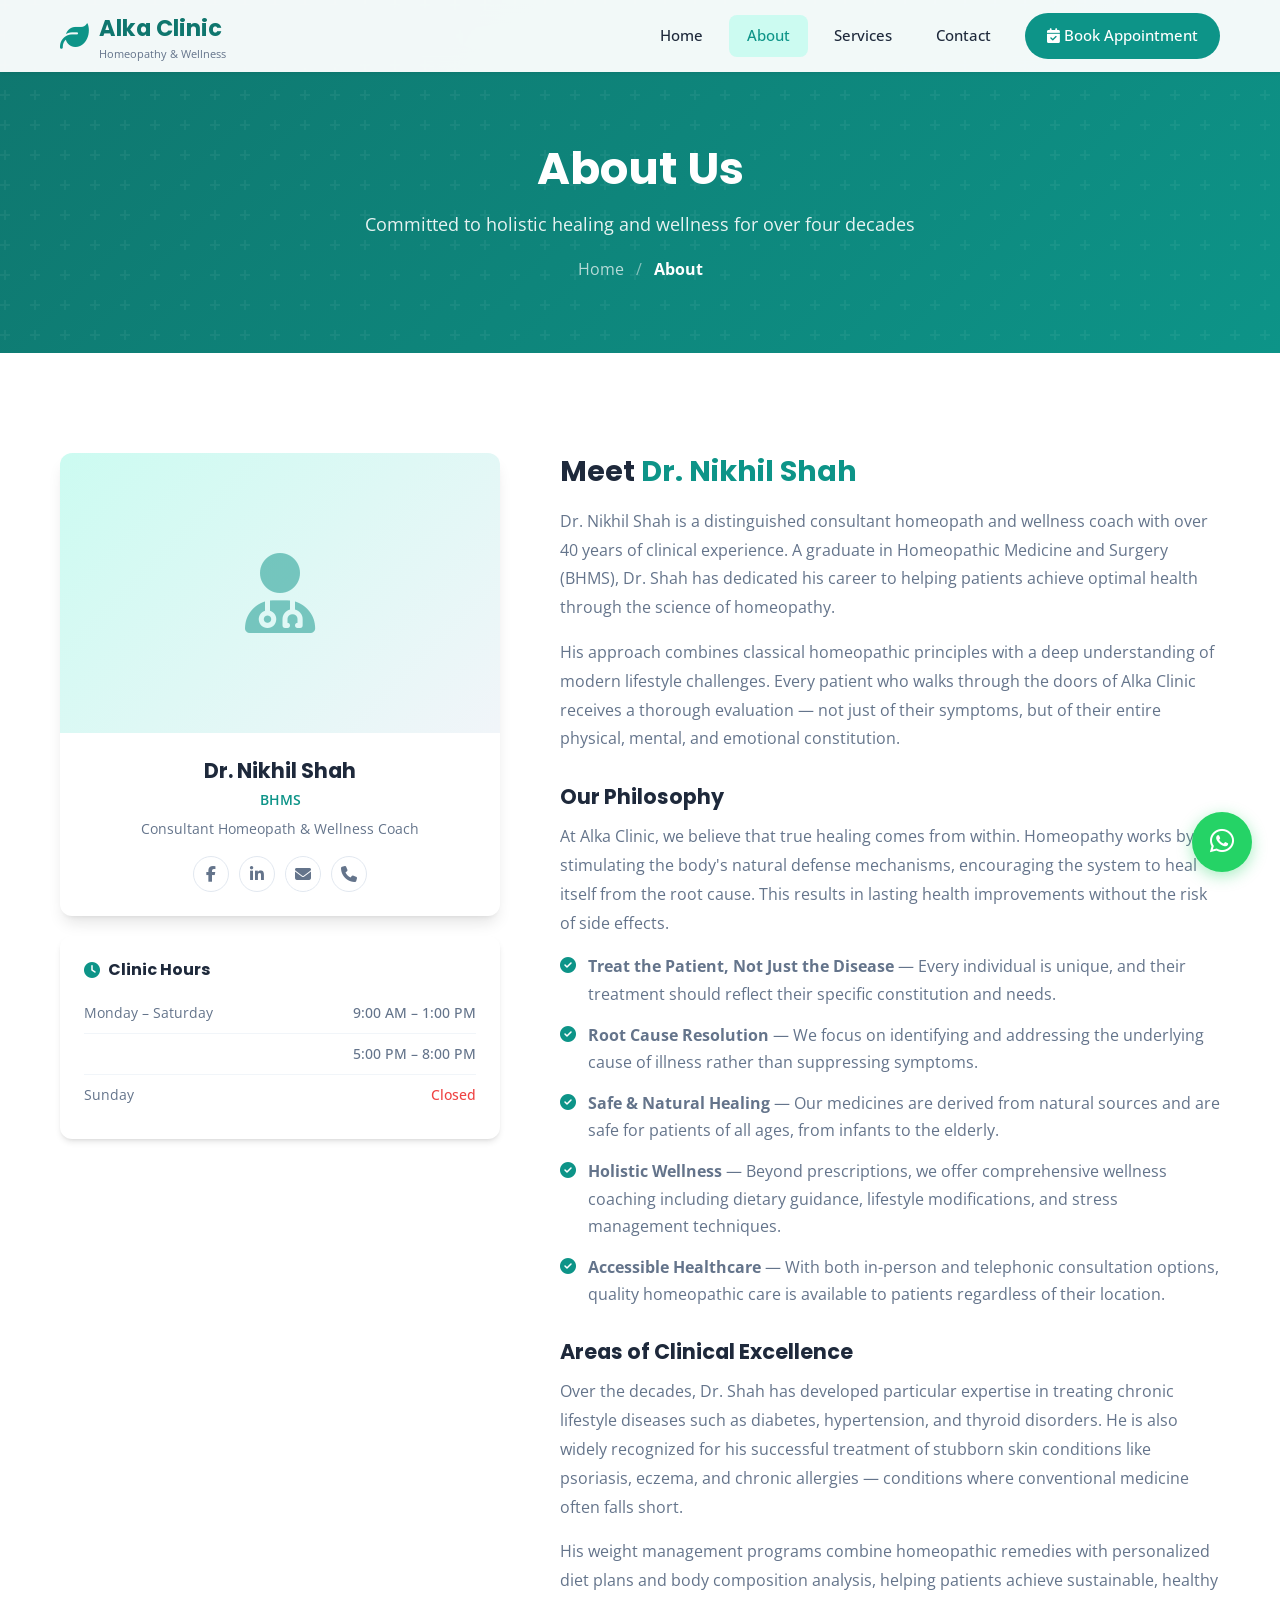
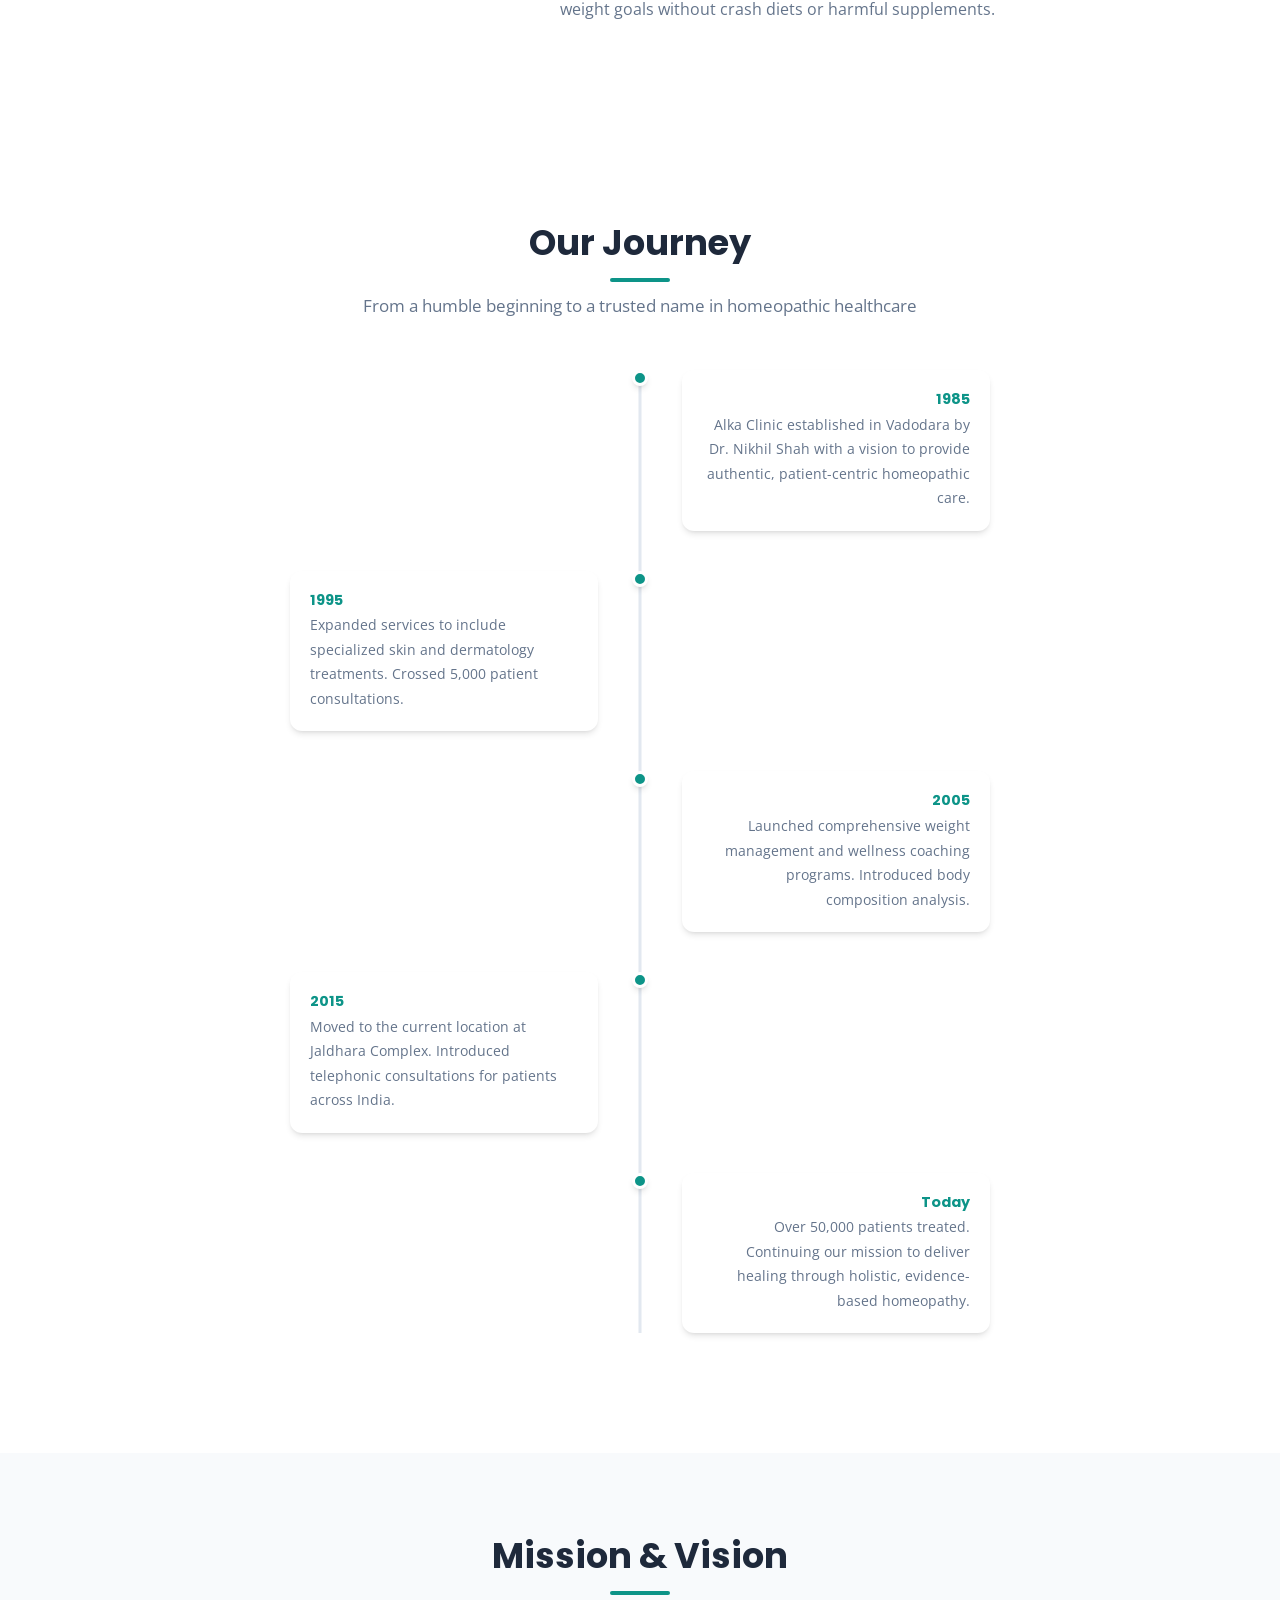
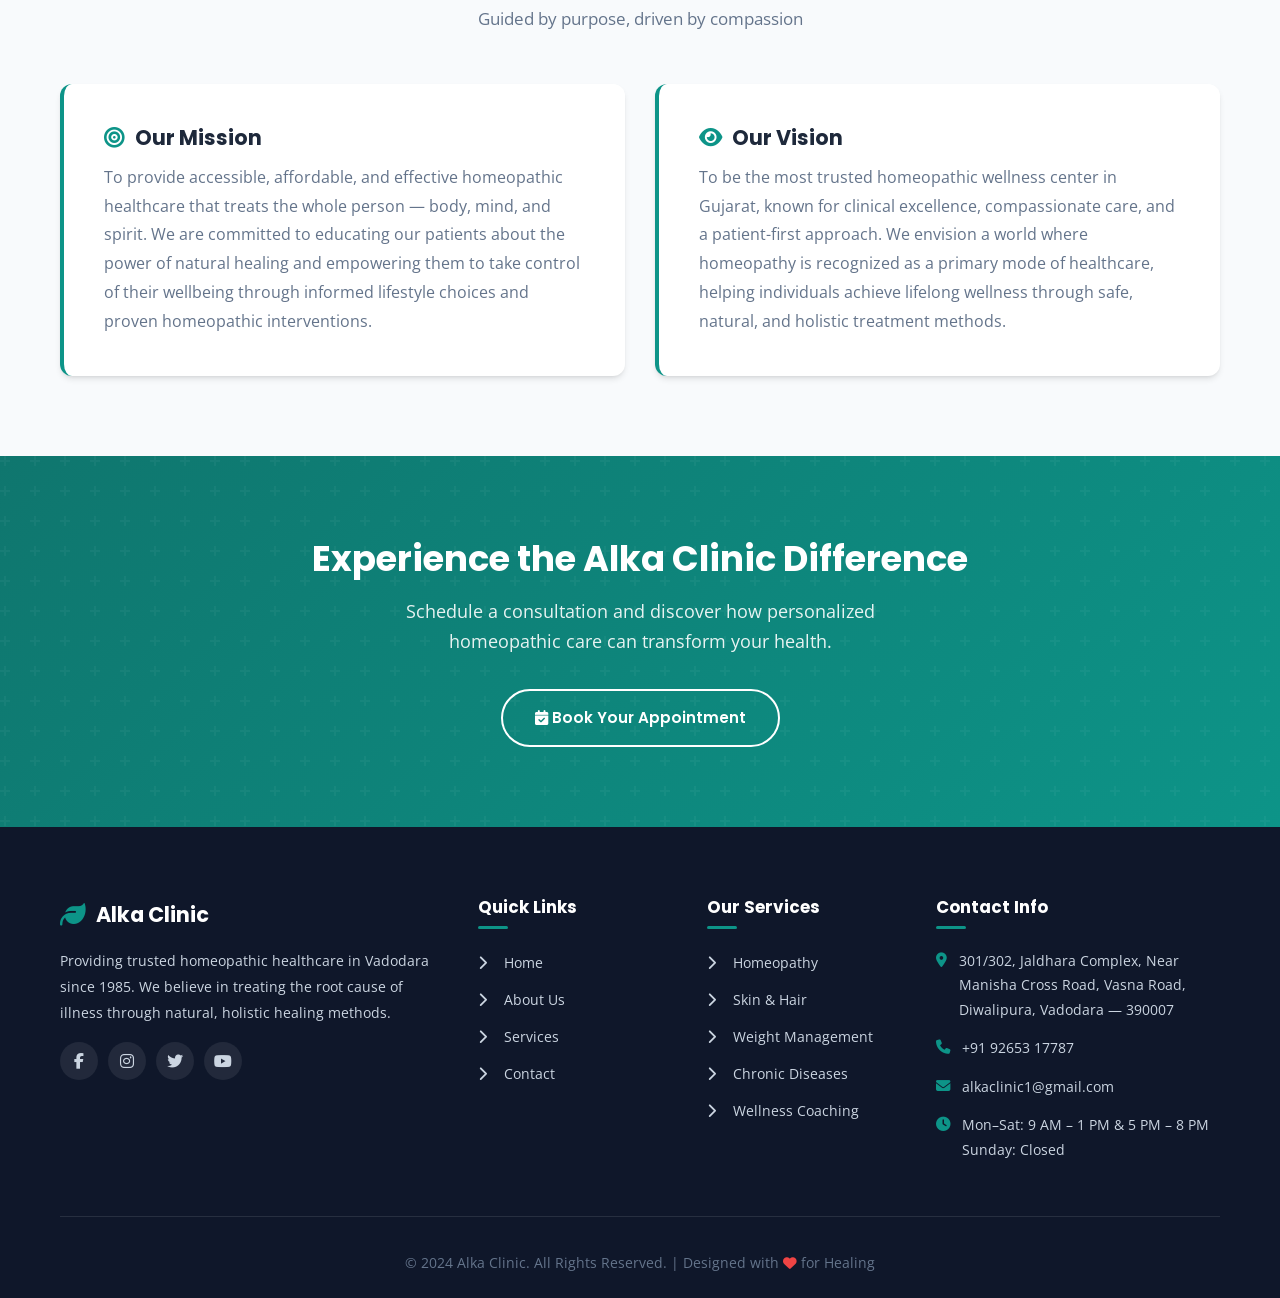
==== about.html @ 833a5a14 "Add complete Alka Clinic website" ====
<!DOCTYPE html>
<html lang="en">
<head>
  <meta charset="UTF-8">
  <meta name="viewport" content="width=device-width, initial-scale=1.0">
  <meta name="description" content="Learn about Dr. Nikhil Shah (BHMS), founder of Alka Clinic, Vadodara. Over 40 years of experience in homeopathic medicine and holistic wellness coaching.">
  <meta name="keywords" content="Dr. Nikhil Shah, BHMS, homeopath Vadodara, Alka Clinic about, homeopathic doctor Gujarat">
  <title>About Us — Alka Clinic | Dr. Nikhil Shah | Vadodara</title>
  <link rel="preconnect" href="https://fonts.googleapis.com">
  <link rel="preconnect" href="https://fonts.gstatic.com" crossorigin>
  <link href="https://fonts.googleapis.com/css2?family=Poppins:wght@400;500;600;700;800&family=Open+Sans:wght@400;500;600;700&display=swap" rel="stylesheet">
  <link rel="stylesheet" href="https://cdnjs.cloudflare.com/ajax/libs/font-awesome/6.5.1/css/all.min.css">
  <link rel="stylesheet" href="css/style.css">
</head>
<body>

  <!-- Mobile Overlay -->
  <div class="mobile-overlay"></div>

  <!-- Navigation -->
  <nav class="navbar">
    <div class="nav-container">
      <a href="index.html" class="nav-logo">
        <i class="fas fa-leaf"></i>
        <div>
          <span class="logo-text">Alka Clinic</span>
          <span class="logo-sub">Homeopathy &amp; Wellness</span>
        </div>
      </a>
      <div class="nav-links">
        <a href="index.html">Home</a>
        <a href="about.html" class="active">About</a>
        <a href="services.html">Services</a>
        <a href="contact.html">Contact</a>
        <a href="contact.html" class="nav-cta"><i class="fas fa-calendar-check"></i> Book Appointment</a>
      </div>
      <div class="hamburger">
        <span></span>
        <span></span>
        <span></span>
      </div>
    </div>
  </nav>

  <!-- Page Header -->
  <section class="page-header">
    <div class="container">
      <h1>About Us</h1>
      <p>Committed to holistic healing and wellness for over four decades</p>
      <div class="breadcrumb">
        <a href="index.html">Home</a>
        <span>/</span>
        <strong>About</strong>
      </div>
    </div>
  </section>

  <!-- About Section -->
  <section class="about-section">
    <div class="container">
      <div class="about-grid">
        <div class="about-image-area fade-in">
          <div class="doctor-card">
            <div class="doctor-avatar">
              <i class="fas fa-user-md"></i>
            </div>
            <div class="doctor-info">
              <h3>Dr. Nikhil Shah</h3>
              <p class="qualification">BHMS</p>
              <p class="role">Consultant Homeopath &amp; Wellness Coach</p>
              <div class="doctor-social">
                <a href="#" aria-label="Facebook"><i class="fab fa-facebook-f"></i></a>
                <a href="#" aria-label="LinkedIn"><i class="fab fa-linkedin-in"></i></a>
                <a href="mailto:alkaclinic1@gmail.com" aria-label="Email"><i class="fas fa-envelope"></i></a>
                <a href="tel:+919265317787" aria-label="Phone"><i class="fas fa-phone"></i></a>
              </div>
            </div>
          </div>

          <!-- Clinic Hours Card -->
          <div class="hours-card">
            <h4><i class="fas fa-clock"></i> Clinic Hours</h4>
            <table>
              <tr><td>Monday – Saturday</td><td>9:00 AM – 1:00 PM</td></tr>
              <tr><td></td><td>5:00 PM – 8:00 PM</td></tr>
              <tr><td>Sunday</td><td class="closed">Closed</td></tr>
            </table>
          </div>
        </div>

        <div class="about-content fade-in">
          <h2>Meet <span>Dr. Nikhil Shah</span></h2>
          <p>Dr. Nikhil Shah is a distinguished consultant homeopath and wellness coach with over 40 years of clinical experience. A graduate in Homeopathic Medicine and Surgery (BHMS), Dr. Shah has dedicated his career to helping patients achieve optimal health through the science of homeopathy.</p>
          <p>His approach combines classical homeopathic principles with a deep understanding of modern lifestyle challenges. Every patient who walks through the doors of Alka Clinic receives a thorough evaluation — not just of their symptoms, but of their entire physical, mental, and emotional constitution.</p>

          <h3>Our Philosophy</h3>
          <p>At Alka Clinic, we believe that true healing comes from within. Homeopathy works by stimulating the body's natural defense mechanisms, encouraging the system to heal itself from the root cause. This results in lasting health improvements without the risk of side effects.</p>

          <ul class="philosophy-list">
            <li><i class="fas fa-check-circle"></i> <span><strong>Treat the Patient, Not Just the Disease</strong> — Every individual is unique, and their treatment should reflect their specific constitution and needs.</span></li>
            <li><i class="fas fa-check-circle"></i> <span><strong>Root Cause Resolution</strong> — We focus on identifying and addressing the underlying cause of illness rather than suppressing symptoms.</span></li>
            <li><i class="fas fa-check-circle"></i> <span><strong>Safe &amp; Natural Healing</strong> — Our medicines are derived from natural sources and are safe for patients of all ages, from infants to the elderly.</span></li>
            <li><i class="fas fa-check-circle"></i> <span><strong>Holistic Wellness</strong> — Beyond prescriptions, we offer comprehensive wellness coaching including dietary guidance, lifestyle modifications, and stress management techniques.</span></li>
            <li><i class="fas fa-check-circle"></i> <span><strong>Accessible Healthcare</strong> — With both in-person and telephonic consultation options, quality homeopathic care is available to patients regardless of their location.</span></li>
          </ul>

          <h3>Areas of Clinical Excellence</h3>
          <p>Over the decades, Dr. Shah has developed particular expertise in treating chronic lifestyle diseases such as diabetes, hypertension, and thyroid disorders. He is also widely recognized for his successful treatment of stubborn skin conditions like psoriasis, eczema, and chronic allergies — conditions where conventional medicine often falls short.</p>
          <p>His weight management programs combine homeopathic remedies with personalized diet plans and body composition analysis, helping patients achieve sustainable, healthy weight goals without crash diets or harmful supplements.</p>
        </div>
      </div>
    </div>
  </section>

  <!-- Clinic History Timeline -->
  <section class="clinic-history">
    <div class="container">
      <div class="section-title fade-in">
        <h2>Our Journey</h2>
        <p>From a humble beginning to a trusted name in homeopathic healthcare</p>
      </div>
      <div class="timeline">
        <div class="timeline-item fade-in">
          <div class="timeline-dot"></div>
          <div class="timeline-content">
            <h4>1985</h4>
            <p>Alka Clinic established in Vadodara by Dr. Nikhil Shah with a vision to provide authentic, patient-centric homeopathic care.</p>
          </div>
        </div>
        <div class="timeline-item fade-in">
          <div class="timeline-dot"></div>
          <div class="timeline-content">
            <h4>1995</h4>
            <p>Expanded services to include specialized skin and dermatology treatments. Crossed 5,000 patient consultations.</p>
          </div>
        </div>
        <div class="timeline-item fade-in">
          <div class="timeline-dot"></div>
          <div class="timeline-content">
            <h4>2005</h4>
            <p>Launched comprehensive weight management and wellness coaching programs. Introduced body composition analysis.</p>
          </div>
        </div>
        <div class="timeline-item fade-in">
          <div class="timeline-dot"></div>
          <div class="timeline-content">
            <h4>2015</h4>
            <p>Moved to the current location at Jaldhara Complex. Introduced telephonic consultations for patients across India.</p>
          </div>
        </div>
        <div class="timeline-item fade-in">
          <div class="timeline-dot"></div>
          <div class="timeline-content">
            <h4>Today</h4>
            <p>Over 50,000 patients treated. Continuing our mission to deliver healing through holistic, evidence-based homeopathy.</p>
          </div>
        </div>
      </div>
    </div>
  </section>

  <!-- Mission & Vision -->
  <section class="mission-vision">
    <div class="container">
      <div class="section-title fade-in">
        <h2>Mission &amp; Vision</h2>
        <p>Guided by purpose, driven by compassion</p>
      </div>
      <div class="mv-grid">
        <div class="mv-card fade-in">
          <h3><i class="fas fa-bullseye"></i> Our Mission</h3>
          <p>To provide accessible, affordable, and effective homeopathic healthcare that treats the whole person — body, mind, and spirit. We are committed to educating our patients about the power of natural healing and empowering them to take control of their wellbeing through informed lifestyle choices and proven homeopathic interventions.</p>
        </div>
        <div class="mv-card fade-in">
          <h3><i class="fas fa-eye"></i> Our Vision</h3>
          <p>To be the most trusted homeopathic wellness center in Gujarat, known for clinical excellence, compassionate care, and a patient-first approach. We envision a world where homeopathy is recognized as a primary mode of healthcare, helping individuals achieve lifelong wellness through safe, natural, and holistic treatment methods.</p>
        </div>
      </div>
    </div>
  </section>

  <!-- CTA Banner -->
  <section class="cta-banner">
    <div class="container">
      <h2>Experience the Alka Clinic Difference</h2>
      <p>Schedule a consultation and discover how personalized homeopathic care can transform your health.</p>
      <a href="contact.html" class="btn btn-outline"><i class="fas fa-calendar-check"></i> Book Your Appointment</a>
    </div>
  </section>

  <!-- Footer -->
  <footer class="footer">
    <div class="container">
      <div class="footer-grid">
        <div class="footer-about">
          <div class="footer-logo">
            <i class="fas fa-leaf"></i>
            <span>Alka Clinic</span>
          </div>
          <p>Providing trusted homeopathic healthcare in Vadodara since 1985. We believe in treating the root cause of illness through natural, holistic healing methods.</p>
          <div class="footer-social">
            <a href="#" aria-label="Facebook"><i class="fab fa-facebook-f"></i></a>
            <a href="#" aria-label="Instagram"><i class="fab fa-instagram"></i></a>
            <a href="#" aria-label="Twitter"><i class="fab fa-twitter"></i></a>
            <a href="#" aria-label="YouTube"><i class="fab fa-youtube"></i></a>
          </div>
        </div>
        <div>
          <h4>Quick Links</h4>
          <ul class="footer-links">
            <li><a href="index.html"><i class="fas fa-chevron-right"></i> Home</a></li>
            <li><a href="about.html"><i class="fas fa-chevron-right"></i> About Us</a></li>
            <li><a href="services.html"><i class="fas fa-chevron-right"></i> Services</a></li>
            <li><a href="contact.html"><i class="fas fa-chevron-right"></i> Contact</a></li>
          </ul>
        </div>
        <div>
          <h4>Our Services</h4>
          <ul class="footer-links">
            <li><a href="services.html"><i class="fas fa-chevron-right"></i> Homeopathy</a></li>
            <li><a href="services.html"><i class="fas fa-chevron-right"></i> Skin &amp; Hair</a></li>
            <li><a href="services.html"><i class="fas fa-chevron-right"></i> Weight Management</a></li>
            <li><a href="services.html"><i class="fas fa-chevron-right"></i> Chronic Diseases</a></li>
            <li><a href="services.html"><i class="fas fa-chevron-right"></i> Wellness Coaching</a></li>
          </ul>
        </div>
        <div>
          <h4>Contact Info</h4>
          <ul class="footer-contact">
            <li>
              <i class="fas fa-map-marker-alt"></i>
              <span>301/302, Jaldhara Complex, Near Manisha Cross Road, Vasna Road, Diwalipura, Vadodara — 390007</span>
            </li>
            <li>
              <i class="fas fa-phone"></i>
              <span><a href="tel:+919265317787">+91 92653 17787</a></span>
            </li>
            <li>
              <i class="fas fa-envelope"></i>
              <span><a href="mailto:alkaclinic1@gmail.com">alkaclinic1@gmail.com</a></span>
            </li>
            <li>
              <i class="fas fa-clock"></i>
              <span>Mon–Sat: 9 AM – 1 PM &amp; 5 PM – 8 PM<br>Sunday: Closed</span>
            </li>
          </ul>
        </div>
      </div>
      <div class="footer-bottom">
        <p>&copy; 2024 Alka Clinic. All Rights Reserved. | Designed with <i class="fas fa-heart" style="color: #ef4444;"></i> for Healing</p>
      </div>
    </div>
  </footer>

  <!-- WhatsApp Float -->
  <a href="https://wa.me/919265317787" target="_blank" rel="noopener" class="whatsapp-float" aria-label="Chat on WhatsApp">
    <i class="fab fa-whatsapp"></i>
  </a>

  <!-- Back to Top -->
  <button class="back-to-top" aria-label="Back to top">
    <i class="fas fa-chevron-up"></i>
  </button>

  <script src="js/main.js"></script>
</body>
</html>
---- css/style.css ----
/* ===== CSS Variables & Reset ===== */
:root {
  --primary: #0d9488;
  --primary-dark: #0f766e;
  --primary-light: #ccfbf1;
  --accent: #065f46;
  --text: #1e293b;
  --text-light: #64748b;
  --white: #ffffff;
  --gray-50: #f8fafc;
  --gray-100: #f1f5f9;
  --gray-200: #e2e8f0;
  --gray-300: #cbd5e1;
  --shadow: 0 4px 6px -1px rgba(0,0,0,.1), 0 2px 4px -2px rgba(0,0,0,.1);
  --shadow-lg: 0 10px 15px -3px rgba(0,0,0,.1), 0 4px 6px -4px rgba(0,0,0,.1);
  --shadow-xl: 0 20px 25px -5px rgba(0,0,0,.1), 0 8px 10px -6px rgba(0,0,0,.1);
  --radius: 12px;
  --transition: .3s ease;
}

*, *::before, *::after { margin: 0; padding: 0; box-sizing: border-box; }

html { scroll-behavior: smooth; }

body {
  font-family: 'Open Sans', sans-serif;
  color: var(--text);
  line-height: 1.7;
  background: var(--white);
  overflow-x: hidden;
}

h1, h2, h3, h4, h5, h6 { font-family: 'Poppins', sans-serif; line-height: 1.3; }

a { text-decoration: none; color: inherit; transition: color var(--transition); }
ul { list-style: none; }
img { max-width: 100%; display: block; }

.container { max-width: 1200px; margin: 0 auto; padding: 0 20px; }

/* ===== Utility ===== */
.section-title {
  text-align: center;
  margin-bottom: 50px;
}
.section-title h2 {
  font-size: 2.2rem;
  color: var(--text);
  margin-bottom: 10px;
  position: relative;
  display: inline-block;
}
.section-title h2::after {
  content: '';
  display: block;
  width: 60px;
  height: 4px;
  background: var(--primary);
  border-radius: 2px;
  margin: 12px auto 0;
}
.section-title p {
  color: var(--text-light);
  font-size: 1.05rem;
  max-width: 600px;
  margin: 0 auto;
}

.btn {
  display: inline-block;
  padding: 14px 32px;
  border-radius: 50px;
  font-family: 'Poppins', sans-serif;
  font-weight: 600;
  font-size: .95rem;
  cursor: pointer;
  transition: all var(--transition);
  border: none;
  text-align: center;
}
.btn-primary {
  background: var(--primary);
  color: var(--white);
}
.btn-primary:hover {
  background: var(--primary-dark);
  transform: translateY(-2px);
  box-shadow: var(--shadow-lg);
}
.btn-outline {
  background: transparent;
  color: var(--white);
  border: 2px solid var(--white);
}
.btn-outline:hover {
  background: var(--white);
  color: var(--primary);
  transform: translateY(-2px);
}
.btn-outline-dark {
  background: transparent;
  color: var(--primary);
  border: 2px solid var(--primary);
}
.btn-outline-dark:hover {
  background: var(--primary);
  color: var(--white);
  transform: translateY(-2px);
}

/* ===== Navigation ===== */
.navbar {
  position: fixed;
  top: 0; left: 0; right: 0;
  z-index: 1000;
  background: rgba(255,255,255,.95);
  backdrop-filter: blur(10px);
  box-shadow: 0 1px 3px rgba(0,0,0,.08);
  transition: all var(--transition);
}
.navbar.scrolled {
  box-shadow: var(--shadow);
}
.nav-container {
  max-width: 1200px;
  margin: 0 auto;
  padding: 0 20px;
  display: flex;
  justify-content: space-between;
  align-items: center;
  height: 72px;
}
.nav-logo {
  display: flex;
  align-items: center;
  gap: 10px;
}
.nav-logo i {
  font-size: 1.8rem;
  color: var(--primary);
}
.nav-logo .logo-text {
  font-family: 'Poppins', sans-serif;
  font-size: 1.4rem;
  font-weight: 700;
  color: var(--primary-dark);
}
.nav-logo .logo-sub {
  font-size: .7rem;
  color: var(--text-light);
  display: block;
  margin-top: -4px;
  font-weight: 400;
}
.nav-links {
  display: flex;
  align-items: center;
  gap: 8px;
}
.nav-links a {
  padding: 8px 18px;
  border-radius: 8px;
  font-weight: 500;
  font-size: .92rem;
  color: var(--text);
  transition: all var(--transition);
}
.nav-links a:hover,
.nav-links a.active {
  color: var(--primary);
  background: var(--primary-light);
}
.nav-links .nav-cta {
  background: var(--primary);
  color: var(--white);
  padding: 10px 22px;
  border-radius: 50px;
  margin-left: 8px;
}
.nav-links .nav-cta:hover {
  background: var(--primary-dark);
  color: var(--white);
}

/* Hamburger */
.hamburger {
  display: none;
  flex-direction: column;
  cursor: pointer;
  gap: 5px;
  z-index: 1001;
}
.hamburger span {
  width: 26px;
  height: 3px;
  background: var(--text);
  border-radius: 3px;
  transition: all var(--transition);
}
.hamburger.active span:nth-child(1) { transform: rotate(45deg) translate(5px, 6px); }
.hamburger.active span:nth-child(2) { opacity: 0; }
.hamburger.active span:nth-child(3) { transform: rotate(-45deg) translate(5px, -6px); }

/* ===== Hero ===== */
.hero {
  min-height: 100vh;
  display: flex;
  align-items: center;
  background: linear-gradient(135deg, var(--primary-dark) 0%, var(--primary) 50%, #14b8a6 100%);
  position: relative;
  overflow: hidden;
  padding-top: 72px;
}
.hero::before {
  content: '';
  position: absolute;
  inset: 0;
  background: url("data:image/svg+xml,%3Csvg width='60' height='60' viewBox='0 0 60 60' xmlns='http://www.w3.org/2000/svg'%3E%3Cg fill='none' fill-rule='evenodd'%3E%3Cg fill='%23ffffff' fill-opacity='0.05'%3E%3Cpath d='M36 34v-4h-2v4h-4v2h4v4h2v-4h4v-2h-4zm0-30V0h-2v4h-4v2h4v4h2V6h4V4h-4zM6 34v-4H4v4H0v2h4v4h2v-4h4v-2H6zM6 4V0H4v4H0v2h4v4h2V6h4V4H6z'/%3E%3C/g%3E%3C/g%3E%3C/svg%3E");
}
.hero-content {
  position: relative;
  z-index: 1;
  color: var(--white);
  max-width: 700px;
}
.hero-badge {
  display: inline-block;
  background: rgba(255,255,255,.15);
  backdrop-filter: blur(10px);
  padding: 8px 20px;
  border-radius: 50px;
  font-size: .85rem;
  font-weight: 500;
  margin-bottom: 24px;
  border: 1px solid rgba(255,255,255,.2);
}
.hero h1 {
  font-size: 3.5rem;
  font-weight: 800;
  margin-bottom: 16px;
  line-height: 1.15;
}
.hero h1 span { color: #a7f3d0; }
.hero p {
  font-size: 1.2rem;
  opacity: .9;
  margin-bottom: 36px;
  max-width: 550px;
  line-height: 1.8;
}
.hero-buttons { display: flex; gap: 16px; flex-wrap: wrap; }
.hero-stats {
  display: flex;
  gap: 40px;
  margin-top: 50px;
  padding-top: 30px;
  border-top: 1px solid rgba(255,255,255,.2);
}
.hero-stat h3 { font-size: 2rem; font-weight: 700; }
.hero-stat p { font-size: .85rem; opacity: .8; }

/* Decorative circles */
.hero-decoration {
  position: absolute;
  right: -100px;
  top: 50%;
  transform: translateY(-50%);
  width: 500px;
  height: 500px;
  border-radius: 50%;
  border: 60px solid rgba(255,255,255,.05);
}
.hero-decoration::before {
  content: '';
  position: absolute;
  inset: -80px;
  border-radius: 50%;
  border: 40px solid rgba(255,255,255,.03);
}

/* ===== Welcome ===== */
.welcome {
  padding: 100px 0;
}
.welcome-grid {
  display: grid;
  grid-template-columns: 1fr 1fr;
  gap: 60px;
  align-items: center;
}
.welcome-image {
  background: linear-gradient(135deg, var(--primary-light), var(--gray-100));
  border-radius: var(--radius);
  height: 400px;
  display: flex;
  align-items: center;
  justify-content: center;
  position: relative;
  overflow: hidden;
}
.welcome-image i {
  font-size: 6rem;
  color: var(--primary);
  opacity: .4;
}
.welcome-image .experience-badge {
  position: absolute;
  bottom: 24px;
  right: 24px;
  background: var(--primary);
  color: var(--white);
  padding: 16px 24px;
  border-radius: var(--radius);
  text-align: center;
  box-shadow: var(--shadow-lg);
}
.welcome-image .experience-badge h3 { font-size: 1.8rem; margin-bottom: 2px; }
.welcome-image .experience-badge p { font-size: .8rem; opacity: .9; }
.welcome-text h2 {
  font-size: 2rem;
  margin-bottom: 20px;
  color: var(--text);
}
.welcome-text h2 span { color: var(--primary); }
.welcome-text p {
  color: var(--text-light);
  margin-bottom: 16px;
  font-size: 1rem;
}
.welcome-features {
  display: flex;
  flex-direction: column;
  gap: 14px;
  margin-top: 24px;
}
.welcome-features li {
  display: flex;
  align-items: center;
  gap: 12px;
  font-weight: 500;
}
.welcome-features li i {
  color: var(--primary);
  font-size: 1.1rem;
  width: 28px;
  height: 28px;
  background: var(--primary-light);
  border-radius: 50%;
  display: flex;
  align-items: center;
  justify-content: center;
  flex-shrink: 0;
}

/* ===== Services Overview ===== */
.services-overview {
  padding: 100px 0;
  background: var(--gray-50);
}
.services-grid {
  display: grid;
  grid-template-columns: repeat(3, 1fr);
  gap: 30px;
}
.service-card {
  background: var(--white);
  border-radius: var(--radius);
  padding: 36px 28px;
  text-align: center;
  box-shadow: var(--shadow);
  transition: all var(--transition);
  position: relative;
  overflow: hidden;
}
.service-card::before {
  content: '';
  position: absolute;
  top: 0; left: 0; right: 0;
  height: 4px;
  background: var(--primary);
  transform: scaleX(0);
  transition: transform var(--transition);
}
.service-card:hover::before { transform: scaleX(1); }
.service-card:hover {
  transform: translateY(-8px);
  box-shadow: var(--shadow-xl);
}
.service-icon {
  width: 70px;
  height: 70px;
  background: var(--primary-light);
  border-radius: 50%;
  display: flex;
  align-items: center;
  justify-content: center;
  margin: 0 auto 20px;
  font-size: 1.6rem;
  color: var(--primary);
  transition: all var(--transition);
}
.service-card:hover .service-icon {
  background: var(--primary);
  color: var(--white);
  transform: scale(1.1);
}
.service-card h3 {
  font-size: 1.15rem;
  margin-bottom: 12px;
  color: var(--text);
}
.service-card p {
  font-size: .9rem;
  color: var(--text-light);
  line-height: 1.7;
}
.service-card .card-link {
  display: inline-block;
  margin-top: 16px;
  color: var(--primary);
  font-weight: 600;
  font-size: .9rem;
}
.service-card .card-link:hover { color: var(--primary-dark); }

/* ===== Why Choose Us ===== */
.why-choose {
  padding: 100px 0;
}
.why-grid {
  display: grid;
  grid-template-columns: repeat(4, 1fr);
  gap: 30px;
}
.why-card {
  text-align: center;
  padding: 40px 20px;
  border-radius: var(--radius);
  background: var(--white);
  border: 1px solid var(--gray-200);
  transition: all var(--transition);
}
.why-card:hover {
  border-color: var(--primary);
  box-shadow: var(--shadow-lg);
  transform: translateY(-4px);
}
.why-card .why-icon {
  width: 80px;
  height: 80px;
  background: linear-gradient(135deg, var(--primary), var(--primary-dark));
  border-radius: 50%;
  display: flex;
  align-items: center;
  justify-content: center;
  margin: 0 auto 20px;
  font-size: 1.8rem;
  color: var(--white);
}
.why-card h3 {
  font-size: 2rem;
  color: var(--primary);
  margin-bottom: 4px;
}
.why-card p {
  color: var(--text-light);
  font-size: .92rem;
}

/* ===== Testimonials ===== */
.testimonials {
  padding: 100px 0;
  background: var(--gray-50);
}
.testimonials-grid {
  display: grid;
  grid-template-columns: repeat(3, 1fr);
  gap: 30px;
}
.testimonial-card {
  background: var(--white);
  border-radius: var(--radius);
  padding: 36px;
  box-shadow: var(--shadow);
  position: relative;
}
.testimonial-card .quote-icon {
  font-size: 2.5rem;
  color: var(--primary-light);
  margin-bottom: 12px;
}
.testimonial-card p {
  color: var(--text-light);
  font-style: italic;
  margin-bottom: 20px;
  line-height: 1.8;
}
.testimonial-author {
  display: flex;
  align-items: center;
  gap: 12px;
}
.testimonial-avatar {
  width: 48px;
  height: 48px;
  border-radius: 50%;
  background: var(--primary-light);
  display: flex;
  align-items: center;
  justify-content: center;
  color: var(--primary);
  font-weight: 700;
  font-family: 'Poppins', sans-serif;
}
.testimonial-info h4 { font-size: .95rem; color: var(--text); }
.testimonial-info span { font-size: .8rem; color: var(--text-light); }
.testimonial-stars {
  color: #f59e0b;
  margin-bottom: 12px;
  font-size: .85rem;
}

/* ===== CTA Banner ===== */
.cta-banner {
  padding: 80px 0;
  background: linear-gradient(135deg, var(--primary-dark), var(--primary));
  text-align: center;
  color: var(--white);
  position: relative;
  overflow: hidden;
}
.cta-banner::before {
  content: '';
  position: absolute;
  inset: 0;
  background: url("data:image/svg+xml,%3Csvg width='60' height='60' viewBox='0 0 60 60' xmlns='http://www.w3.org/2000/svg'%3E%3Cg fill='none' fill-rule='evenodd'%3E%3Cg fill='%23ffffff' fill-opacity='0.04'%3E%3Cpath d='M36 34v-4h-2v4h-4v2h4v4h2v-4h4v-2h-4zm0-30V0h-2v4h-4v2h4v4h2V6h4V4h-4zM6 34v-4H4v4H0v2h4v4h2v-4h4v-2H6zM6 4V0H4v4H0v2h4v4h2V6h4V4H6z'/%3E%3C/g%3E%3C/g%3E%3C/svg%3E");
}
.cta-banner h2 {
  font-size: 2.2rem;
  margin-bottom: 16px;
  position: relative;
}
.cta-banner p {
  font-size: 1.1rem;
  opacity: .9;
  margin-bottom: 32px;
  max-width: 550px;
  margin-left: auto;
  margin-right: auto;
  position: relative;
}
.cta-banner .btn { position: relative; }

/* ===== Footer ===== */
.footer {
  background: #0f172a;
  color: var(--gray-300);
  padding: 70px 0 0;
}
.footer-grid {
  display: grid;
  grid-template-columns: 2fr 1fr 1fr 1.5fr;
  gap: 40px;
  padding-bottom: 40px;
  border-bottom: 1px solid rgba(255,255,255,.1);
}
.footer-about .footer-logo {
  display: flex;
  align-items: center;
  gap: 10px;
  margin-bottom: 16px;
}
.footer-about .footer-logo i {
  font-size: 1.6rem;
  color: var(--primary);
}
.footer-about .footer-logo span {
  font-family: 'Poppins', sans-serif;
  font-size: 1.3rem;
  font-weight: 700;
  color: var(--white);
}
.footer-about p {
  font-size: .9rem;
  line-height: 1.8;
  margin-bottom: 16px;
}
.footer-social {
  display: flex;
  gap: 10px;
}
.footer-social a {
  width: 38px;
  height: 38px;
  border-radius: 50%;
  background: rgba(255,255,255,.08);
  display: flex;
  align-items: center;
  justify-content: center;
  color: var(--gray-300);
  transition: all var(--transition);
}
.footer-social a:hover {
  background: var(--primary);
  color: var(--white);
  transform: translateY(-3px);
}
.footer h4 {
  color: var(--white);
  font-size: 1.05rem;
  margin-bottom: 20px;
  position: relative;
  padding-bottom: 10px;
}
.footer h4::after {
  content: '';
  position: absolute;
  bottom: 0; left: 0;
  width: 30px;
  height: 3px;
  background: var(--primary);
  border-radius: 2px;
}
.footer-links li { margin-bottom: 10px; }
.footer-links a {
  font-size: .9rem;
  color: var(--gray-300);
  transition: color var(--transition);
}
.footer-links a:hover { color: var(--primary); }
.footer-links a i { margin-right: 8px; width: 14px; }
.footer-contact li {
  display: flex;
  gap: 12px;
  margin-bottom: 14px;
  font-size: .9rem;
}
.footer-contact li i {
  color: var(--primary);
  margin-top: 4px;
  flex-shrink: 0;
}
.footer-bottom {
  text-align: center;
  padding: 24px 0;
  font-size: .85rem;
  color: var(--text-light);
  margin-top: 10px;
}

/* ===== Page Header (inner pages) ===== */
.page-header {
  background: linear-gradient(135deg, var(--primary-dark), var(--primary));
  padding: 140px 0 70px;
  text-align: center;
  color: var(--white);
  position: relative;
  overflow: hidden;
}
.page-header::before {
  content: '';
  position: absolute;
  inset: 0;
  background: url("data:image/svg+xml,%3Csvg width='60' height='60' viewBox='0 0 60 60' xmlns='http://www.w3.org/2000/svg'%3E%3Cg fill='none' fill-rule='evenodd'%3E%3Cg fill='%23ffffff' fill-opacity='0.05'%3E%3Cpath d='M36 34v-4h-2v4h-4v2h4v4h2v-4h4v-2h-4zm0-30V0h-2v4h-4v2h4v4h2V6h4V4h-4zM6 34v-4H4v4H0v2h4v4h2v-4h4v-2H6zM6 4V0H4v4H0v2h4v4h2V6h4V4H6z'/%3E%3C/g%3E%3C/g%3E%3C/svg%3E");
}
.page-header h1 {
  font-size: 2.8rem;
  margin-bottom: 12px;
  position: relative;
}
.page-header p {
  font-size: 1.1rem;
  opacity: .9;
  position: relative;
}
.breadcrumb {
  margin-top: 16px;
  position: relative;
}
.breadcrumb a {
  color: rgba(255,255,255,.7);
  transition: color var(--transition);
}
.breadcrumb a:hover { color: var(--white); }
.breadcrumb span { color: rgba(255,255,255,.5); margin: 0 8px; }

/* ===== About Page ===== */
.about-section { padding: 100px 0; }
.about-grid {
  display: grid;
  grid-template-columns: 1fr 1.5fr;
  gap: 60px;
  align-items: start;
}
.about-image-area {
  position: sticky;
  top: 100px;
}
.doctor-card {
  background: var(--white);
  border-radius: var(--radius);
  box-shadow: var(--shadow-lg);
  overflow: hidden;
  text-align: center;
}
.doctor-avatar {
  height: 280px;
  background: linear-gradient(135deg, var(--primary-light), var(--gray-100));
  display: flex;
  align-items: center;
  justify-content: center;
}
.doctor-avatar i {
  font-size: 5rem;
  color: var(--primary);
  opacity: .5;
}
.doctor-info {
  padding: 24px;
}
.doctor-info h3 { font-size: 1.3rem; color: var(--text); margin-bottom: 4px; }
.doctor-info .qualification {
  color: var(--primary);
  font-weight: 600;
  font-size: .9rem;
  margin-bottom: 4px;
}
.doctor-info .role {
  color: var(--text-light);
  font-size: .85rem;
  margin-bottom: 16px;
}
.doctor-social {
  display: flex;
  justify-content: center;
  gap: 10px;
}
.doctor-social a {
  width: 36px;
  height: 36px;
  border-radius: 50%;
  border: 1px solid var(--gray-200);
  display: flex;
  align-items: center;
  justify-content: center;
  color: var(--text-light);
  transition: all var(--transition);
}
.doctor-social a:hover {
  background: var(--primary);
  border-color: var(--primary);
  color: var(--white);
}
.about-content h2 {
  font-size: 1.8rem;
  margin-bottom: 16px;
  color: var(--text);
}
.about-content h2 span { color: var(--primary); }
.about-content p {
  color: var(--text-light);
  margin-bottom: 16px;
  line-height: 1.8;
}
.about-content h3 {
  font-size: 1.3rem;
  color: var(--text);
  margin: 30px 0 12px;
}
.philosophy-list {
  margin-top: 16px;
}
.philosophy-list li {
  display: flex;
  gap: 12px;
  margin-bottom: 14px;
  color: var(--text-light);
}
.philosophy-list li i {
  color: var(--primary);
  margin-top: 4px;
  flex-shrink: 0;
}

/* Mission / Vision */
.mission-vision {
  padding: 80px 0;
  background: var(--gray-50);
}
.mv-grid {
  display: grid;
  grid-template-columns: 1fr 1fr;
  gap: 30px;
}
.mv-card {
  background: var(--white);
  border-radius: var(--radius);
  padding: 40px;
  box-shadow: var(--shadow);
  border-left: 4px solid var(--primary);
}
.mv-card h3 {
  font-size: 1.3rem;
  color: var(--text);
  margin-bottom: 12px;
  display: flex;
  align-items: center;
  gap: 10px;
}
.mv-card h3 i { color: var(--primary); }
.mv-card p { color: var(--text-light); line-height: 1.8; }

/* History Timeline */
.clinic-history {
  padding: 80px 0;
}
.timeline {
  position: relative;
  max-width: 700px;
  margin: 0 auto;
}
.timeline::before {
  content: '';
  position: absolute;
  top: 0; bottom: 0;
  left: 50%;
  transform: translateX(-50%);
  width: 3px;
  background: var(--gray-200);
}
.timeline-item {
  display: flex;
  align-items: flex-start;
  margin-bottom: 40px;
  position: relative;
}
.timeline-item:nth-child(odd) { flex-direction: row-reverse; text-align: right; }
.timeline-dot {
  width: 16px;
  height: 16px;
  border-radius: 50%;
  background: var(--primary);
  border: 3px solid var(--white);
  box-shadow: var(--shadow);
  position: absolute;
  left: 50%;
  transform: translateX(-50%);
  z-index: 1;
}
.timeline-content {
  width: 44%;
  background: var(--white);
  padding: 20px;
  border-radius: var(--radius);
  box-shadow: var(--shadow);
}
.timeline-content h4 { color: var(--primary); font-size: .9rem; margin-bottom: 4px; }
.timeline-content p { color: var(--text-light); font-size: .9rem; }

/* ===== Services Page ===== */
.services-section { padding: 100px 0; }
.services-full-grid {
  display: grid;
  grid-template-columns: repeat(3, 1fr);
  gap: 30px;
}
.service-full-card {
  background: var(--white);
  border-radius: var(--radius);
  padding: 32px;
  box-shadow: var(--shadow);
  transition: all var(--transition);
  border: 1px solid var(--gray-100);
  display: flex;
  flex-direction: column;
}
.service-full-card:hover {
  transform: translateY(-6px);
  box-shadow: var(--shadow-xl);
  border-color: var(--primary-light);
}
.service-full-icon {
  width: 60px;
  height: 60px;
  background: var(--primary-light);
  border-radius: var(--radius);
  display: flex;
  align-items: center;
  justify-content: center;
  margin-bottom: 20px;
  font-size: 1.4rem;
  color: var(--primary);
  transition: all var(--transition);
}
.service-full-card:hover .service-full-icon {
  background: var(--primary);
  color: var(--white);
}
.service-full-card h3 {
  font-size: 1.15rem;
  margin-bottom: 10px;
  color: var(--text);
}
.service-full-card p {
  color: var(--text-light);
  font-size: .9rem;
  line-height: 1.7;
  flex-grow: 1;
}
.service-full-card .service-tags {
  display: flex;
  flex-wrap: wrap;
  gap: 6px;
  margin-top: 16px;
}
.service-full-card .service-tags span {
  background: var(--gray-50);
  color: var(--text-light);
  padding: 4px 10px;
  border-radius: 50px;
  font-size: .75rem;
  border: 1px solid var(--gray-200);
}
.service-full-card .book-link {
  display: inline-flex;
  align-items: center;
  gap: 6px;
  margin-top: 18px;
  color: var(--primary);
  font-weight: 600;
  font-size: .9rem;
  transition: gap var(--transition);
}
.service-full-card:hover .book-link { gap: 10px; }

/* ===== Contact Page ===== */
.contact-section { padding: 100px 0; }
.contact-grid {
  display: grid;
  grid-template-columns: 1fr 1.5fr;
  gap: 40px;
}
.contact-info-cards {
  display: flex;
  flex-direction: column;
  gap: 20px;
}
.contact-info-card {
  background: var(--white);
  border-radius: var(--radius);
  padding: 24px;
  box-shadow: var(--shadow);
  display: flex;
  gap: 16px;
  transition: all var(--transition);
}
.contact-info-card:hover {
  transform: translateX(6px);
  box-shadow: var(--shadow-lg);
}
.contact-info-card .info-icon {
  width: 50px;
  height: 50px;
  background: var(--primary-light);
  border-radius: var(--radius);
  display: flex;
  align-items: center;
  justify-content: center;
  color: var(--primary);
  font-size: 1.2rem;
  flex-shrink: 0;
}
.contact-info-card h4 { font-size: 1rem; margin-bottom: 4px; color: var(--text); }
.contact-info-card p { font-size: .9rem; color: var(--text-light); }
.contact-info-card a { color: var(--primary); }

.contact-form-wrap {
  background: var(--white);
  border-radius: var(--radius);
  padding: 40px;
  box-shadow: var(--shadow);
}
.contact-form-wrap h3 {
  font-size: 1.4rem;
  margin-bottom: 24px;
  color: var(--text);
}
.form-group {
  margin-bottom: 20px;
}
.form-group label {
  display: block;
  font-size: .9rem;
  font-weight: 600;
  color: var(--text);
  margin-bottom: 6px;
}
.form-group input,
.form-group textarea,
.form-group select {
  width: 100%;
  padding: 12px 16px;
  border: 1px solid var(--gray-200);
  border-radius: 8px;
  font-family: 'Open Sans', sans-serif;
  font-size: .95rem;
  color: var(--text);
  background: var(--gray-50);
  transition: all var(--transition);
  outline: none;
}
.form-group input:focus,
.form-group textarea:focus,
.form-group select:focus {
  border-color: var(--primary);
  box-shadow: 0 0 0 3px rgba(13,148,136,.1);
  background: var(--white);
}
.form-group textarea { resize: vertical; min-height: 120px; }
.form-row {
  display: grid;
  grid-template-columns: 1fr 1fr;
  gap: 20px;
}
.contact-form-wrap .btn { width: 100%; padding: 14px; font-size: 1rem; }

/* Map */
.map-section {
  padding: 0 0 100px;
}
.map-wrap {
  border-radius: var(--radius);
  overflow: hidden;
  box-shadow: var(--shadow-lg);
  height: 400px;
}
.map-wrap iframe { width: 100%; height: 100%; border: 0; }

/* Hours card */
.hours-card {
  background: var(--white);
  border-radius: var(--radius);
  padding: 24px;
  box-shadow: var(--shadow);
  margin-top: 20px;
}
.hours-card h4 {
  font-size: 1rem;
  color: var(--text);
  margin-bottom: 12px;
  display: flex;
  align-items: center;
  gap: 8px;
}
.hours-card h4 i { color: var(--primary); }
.hours-card table { width: 100%; border-collapse: collapse; }
.hours-card td {
  padding: 8px 0;
  font-size: .88rem;
  color: var(--text-light);
  border-bottom: 1px solid var(--gray-100);
}
.hours-card td:last-child { text-align: right; font-weight: 500; }
.hours-card tr:last-child td { border: none; }
.hours-card .closed { color: #ef4444; }

/* ===== WhatsApp Float ===== */
.whatsapp-float {
  position: fixed;
  bottom: 28px;
  right: 28px;
  width: 60px;
  height: 60px;
  background: #25d366;
  border-radius: 50%;
  display: flex;
  align-items: center;
  justify-content: center;
  color: var(--white);
  font-size: 1.7rem;
  box-shadow: 0 4px 15px rgba(37,211,102,.4);
  z-index: 999;
  transition: all var(--transition);
  animation: whatsappPulse 2s infinite;
}
.whatsapp-float:hover {
  transform: scale(1.1);
  box-shadow: 0 6px 20px rgba(37,211,102,.5);
}
@keyframes whatsappPulse {
  0%, 100% { box-shadow: 0 4px 15px rgba(37,211,102,.4); }
  50% { box-shadow: 0 4px 25px rgba(37,211,102,.6); }
}

/* ===== Animations ===== */
.fade-in {
  opacity: 0;
  transform: translateY(30px);
  transition: opacity .6s ease, transform .6s ease;
}
.fade-in.visible {
  opacity: 1;
  transform: translateY(0);
}

/* ===== Back to Top ===== */
.back-to-top {
  position: fixed;
  bottom: 28px;
  right: 100px;
  width: 44px;
  height: 44px;
  background: var(--primary);
  color: var(--white);
  border: none;
  border-radius: 50%;
  display: flex;
  align-items: center;
  justify-content: center;
  cursor: pointer;
  opacity: 0;
  visibility: hidden;
  transition: all var(--transition);
  z-index: 998;
  font-size: 1rem;
}
.back-to-top.show {
  opacity: 1;
  visibility: visible;
}
.back-to-top:hover {
  background: var(--primary-dark);
  transform: translateY(-3px);
}

/* ===== Responsive ===== */
@media (max-width: 1024px) {
  .services-grid, .testimonials-grid, .services-full-grid {
    grid-template-columns: repeat(2, 1fr);
  }
  .why-grid { grid-template-columns: repeat(2, 1fr); }
  .footer-grid { grid-template-columns: repeat(2, 1fr); }
}

@media (max-width: 768px) {
  .hamburger { display: flex; }
  .nav-links {
    position: fixed;
    top: 0; right: -100%;
    width: 280px;
    height: 100vh;
    background: var(--white);
    flex-direction: column;
    padding: 80px 30px 30px;
    box-shadow: var(--shadow-xl);
    transition: right var(--transition);
    gap: 4px;
  }
  .nav-links.active { right: 0; }
  .nav-links a {
    display: block;
    width: 100%;
    padding: 12px 16px;
    border-radius: 8px;
  }
  .nav-links .nav-cta { margin-left: 0; text-align: center; margin-top: 10px; }
  .mobile-overlay {
    display: none;
    position: fixed;
    inset: 0;
    background: rgba(0,0,0,.4);
    z-index: 999;
  }
  .mobile-overlay.active { display: block; }

  .hero h1 { font-size: 2.4rem; }
  .hero-stats { gap: 20px; flex-wrap: wrap; }
  .hero-decoration { display: none; }
  .welcome-grid { grid-template-columns: 1fr; }
  .welcome-image { height: 250px; }
  .services-grid, .testimonials-grid, .services-full-grid { grid-template-columns: 1fr; }
  .why-grid { grid-template-columns: repeat(2, 1fr); }
  .about-grid { grid-template-columns: 1fr; }
  .about-image-area { position: static; }
  .contact-grid { grid-template-columns: 1fr; }
  .footer-grid { grid-template-columns: 1fr; }
  .mv-grid { grid-template-columns: 1fr; }
  .form-row { grid-template-columns: 1fr; }

  .section-title h2 { font-size: 1.8rem; }
  .page-header h1 { font-size: 2rem; }

  .timeline::before { left: 20px; }
  .timeline-item, .timeline-item:nth-child(odd) {
    flex-direction: row;
    text-align: left;
    padding-left: 50px;
  }
  .timeline-dot { left: 20px; }
  .timeline-content { width: 100%; }
}

@media (max-width: 480px) {
  .hero h1 { font-size: 2rem; }
  .hero-buttons { flex-direction: column; }
  .hero-buttons .btn { width: 100%; }
  .why-grid { grid-template-columns: 1fr; }
  .container { padding: 0 16px; }
}
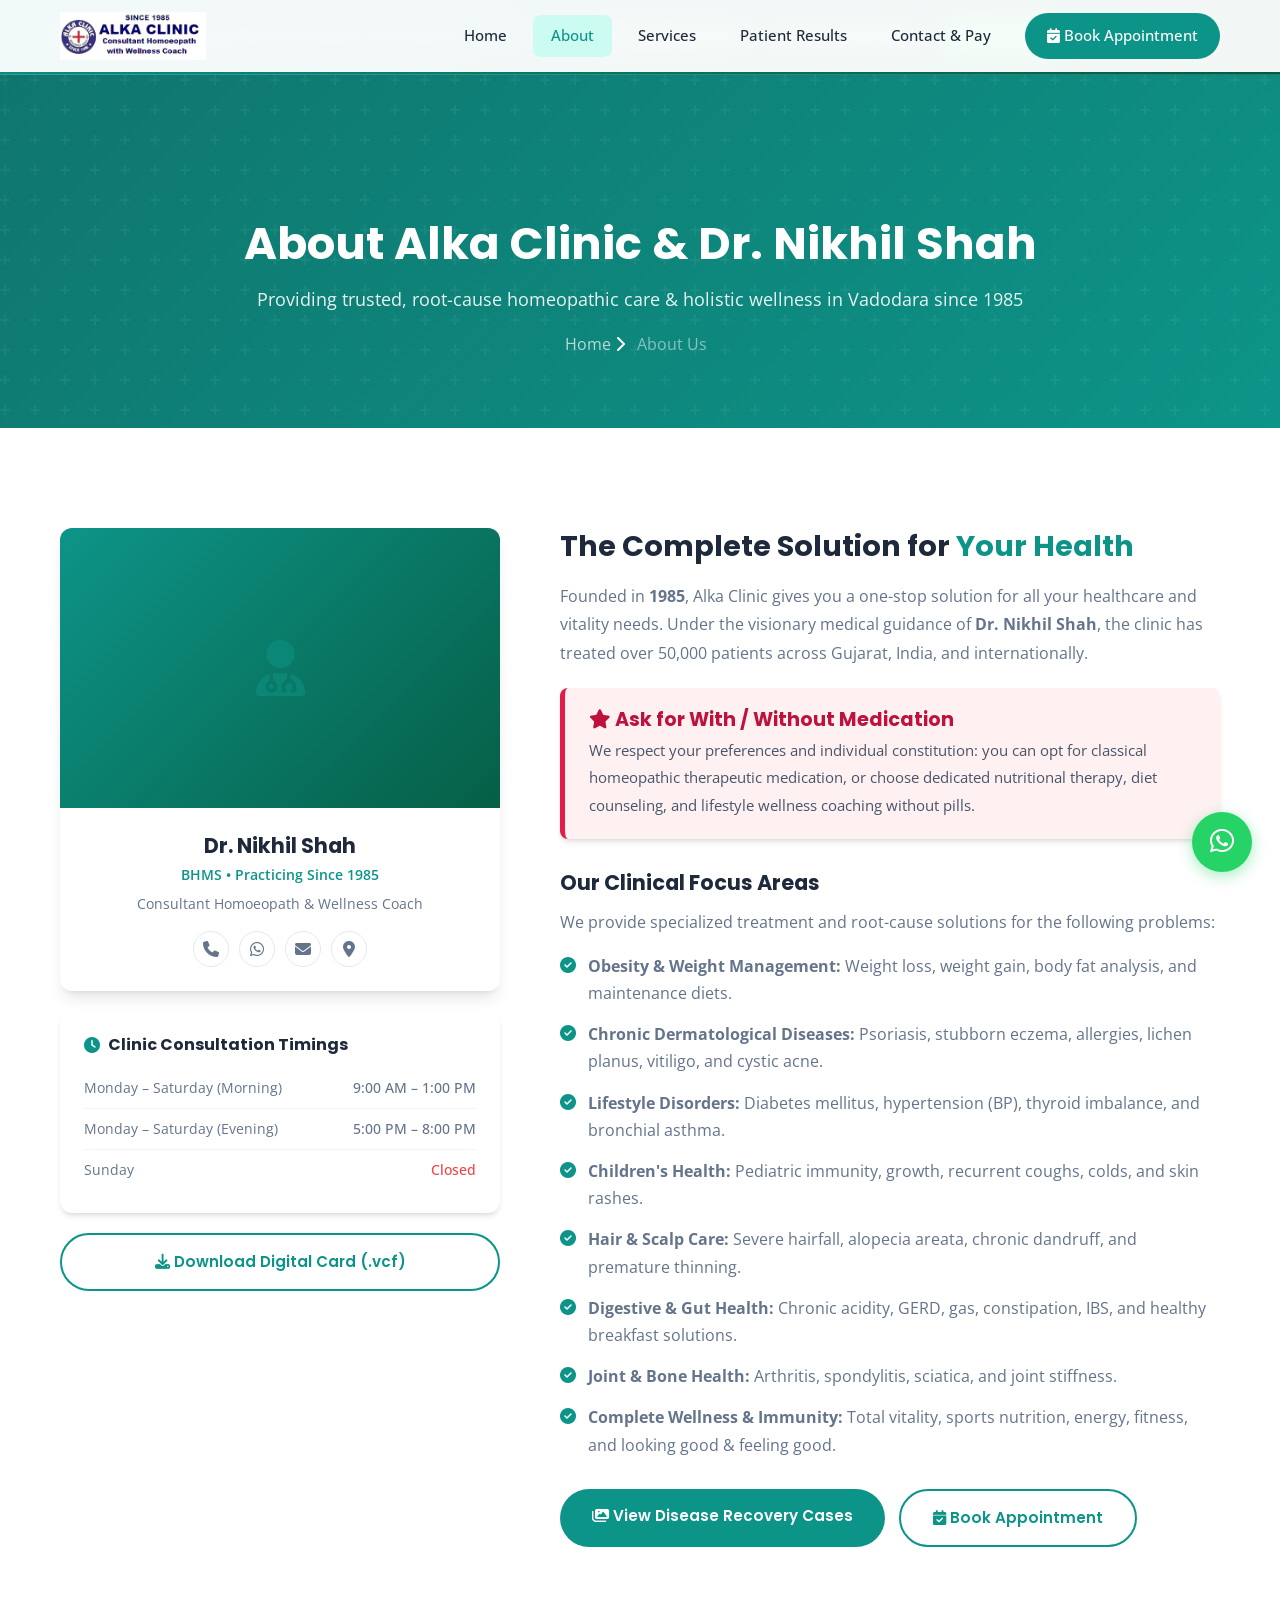
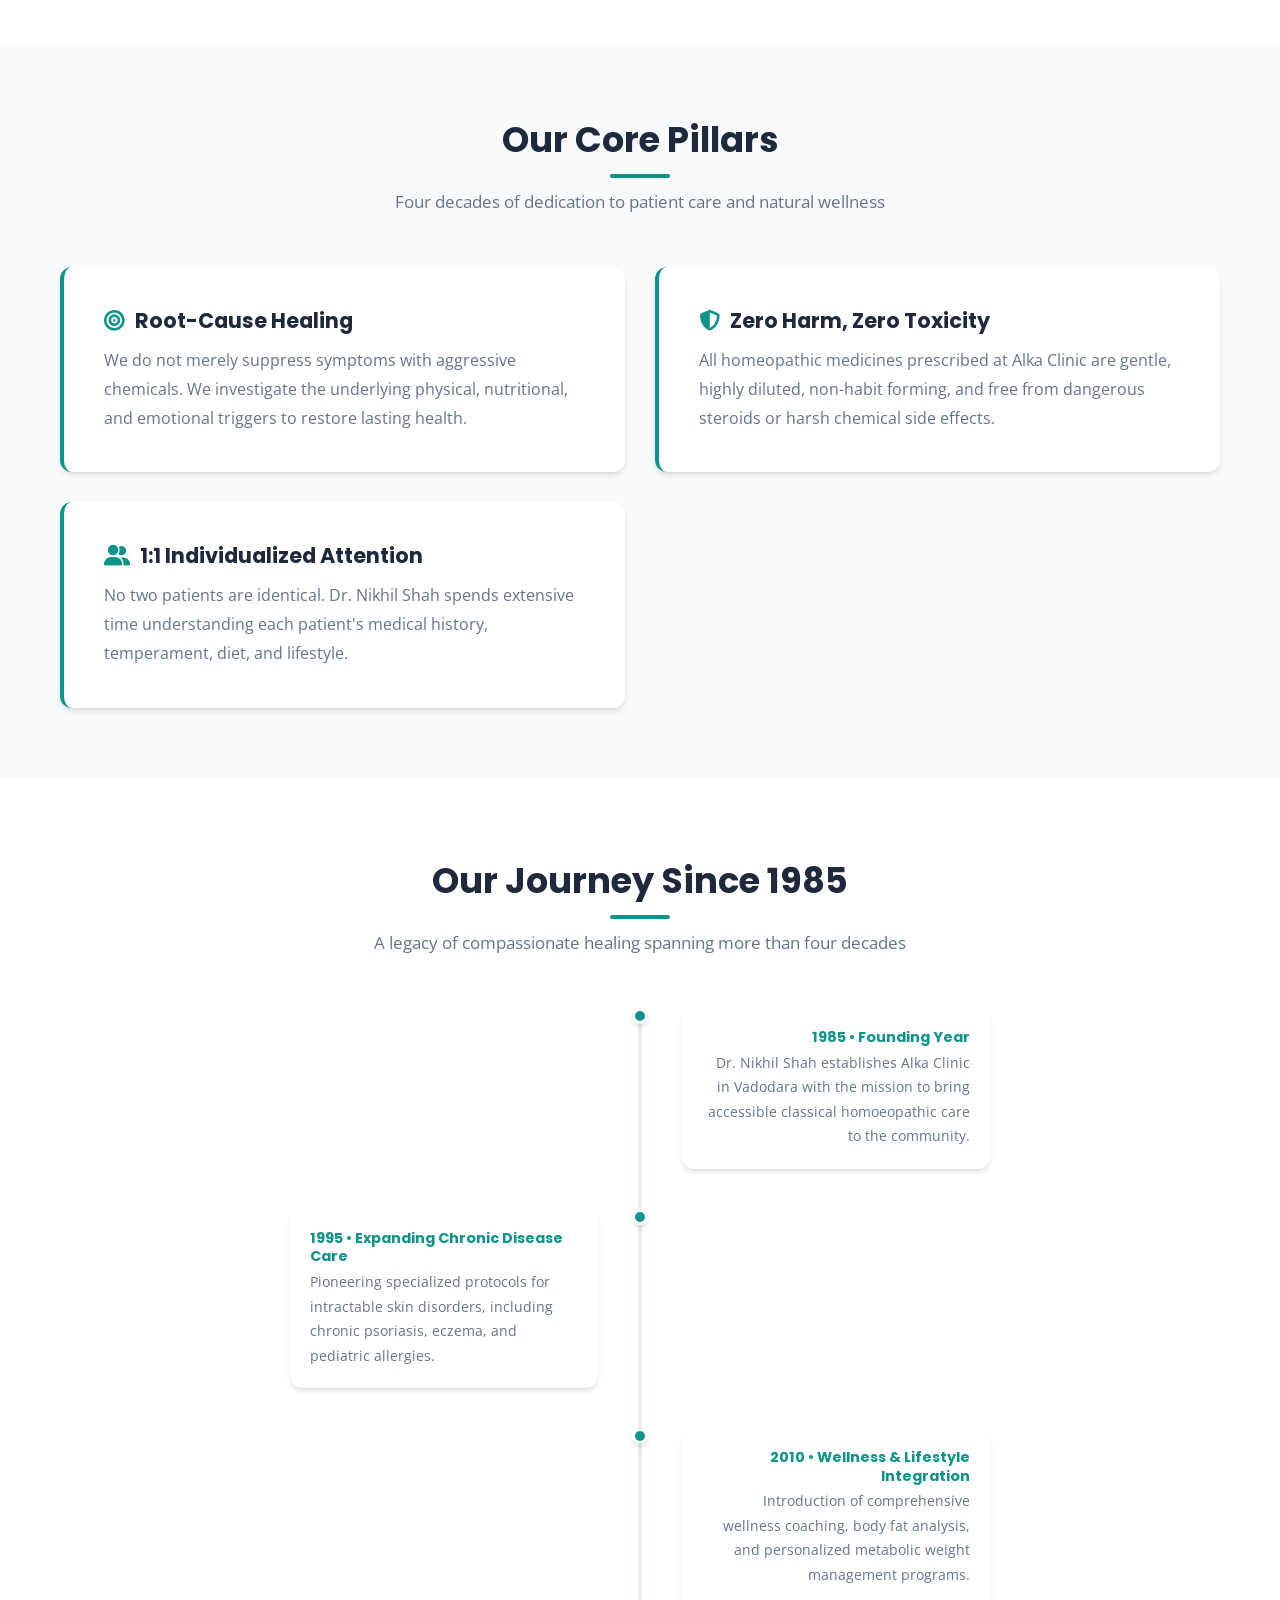
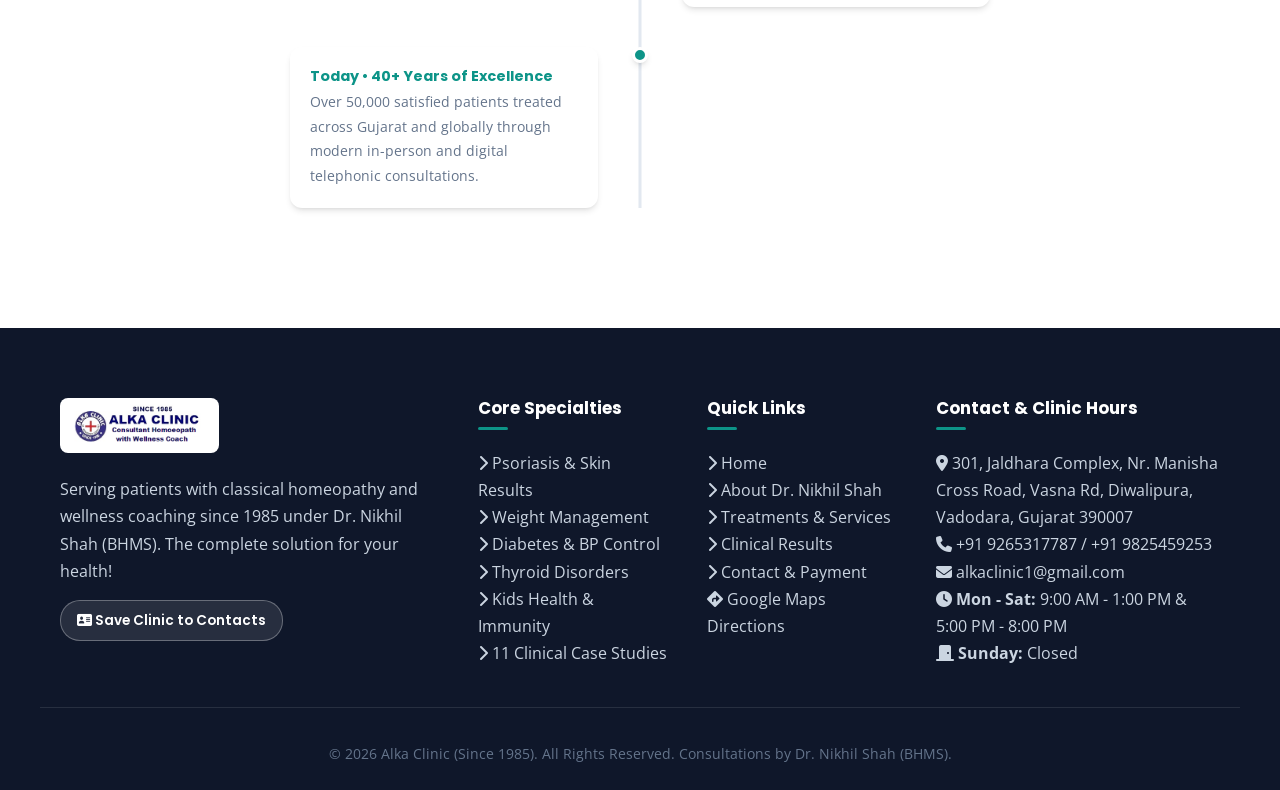
==== commit fa5e2b83: "Update site with exact details from alkaclinic.great-site.net and 11 disease cases" ====
--- a/about.html
+++ b/about.html
@@ -3,9 +3,9 @@
 <head>
   <meta charset="UTF-8">
   <meta name="viewport" content="width=device-width, initial-scale=1.0">
-  <meta name="description" content="Learn about Dr. Nikhil Shah (BHMS), founder of Alka Clinic, Vadodara. Over 40 years of experience in homeopathic medicine and holistic wellness coaching.">
-  <meta name="keywords" content="Dr. Nikhil Shah, BHMS, homeopath Vadodara, Alka Clinic about, homeopathic doctor Gujarat">
-  <title>About Us — Alka Clinic | Dr. Nikhil Shah | Vadodara</title>
+  <meta name="description" content="About Dr. Nikhil Shah (BHMS) and Alka Clinic Vadodara (Since 1985). Over 40 years of holistic healing, classical homeopathy, disease remission, and wellness coaching.">
+  <meta name="keywords" content="Dr. Nikhil Shah, BHMS, Alka Clinic Vadodara, homeopathic doctor Gujarat, wellness coach, homeopathy since 1985">
+  <title>About Dr. Nikhil Shah &amp; Alka Clinic (Since 1985) | Vadodara</title>
   <link rel="preconnect" href="https://fonts.googleapis.com">
   <link rel="preconnect" href="https://fonts.gstatic.com" crossorigin>
   <link href="https://fonts.googleapis.com/css2?family=Poppins:wght@400;500;600;700;800&family=Open+Sans:wght@400;500;600;700&display=swap" rel="stylesheet">
@@ -17,21 +17,33 @@
   <!-- Mobile Overlay -->
   <div class="mobile-overlay"></div>
 
+  <!-- Top Quick Actions Bar -->
+  <div class="quick-action-bar">
+    <div class="container quick-actions-wrap">
+      <div>
+        <i class="fas fa-certificate"></i> <strong>Since 1985</strong> &bull; Consultant Homoeopath with Wellness Coach
+      </div>
+      <div class="action-chips">
+        <a href="tel:+919265317787" class="action-chip"><i class="fas fa-phone"></i> +91 9265317787</a>
+        <a href="tel:+919825459253" class="action-chip"><i class="fas fa-phone-alt"></i> +91 9825459253</a>
+        <a href="https://api.whatsapp.com/send?phone=919265317787&text=Hi%20Dr.%20Nikhil%20Shah,%20I%20would%20like%20to%20learn%20more%20about%20Alka%20Clinic." target="_blank" class="action-chip chip-whatsapp"><i class="fab fa-whatsapp"></i> WhatsApp</a>
+        <a href="images/contact_downloade611.vcf" class="action-chip" download><i class="fas fa-address-card"></i> Save Contact</a>
+      </div>
+    </div>
+  </div>
+
   <!-- Navigation -->
   <nav class="navbar">
     <div class="nav-container">
       <a href="index.html" class="nav-logo">
-        <i class="fas fa-leaf"></i>
-        <div>
-          <span class="logo-text">Alka Clinic</span>
-          <span class="logo-sub">Homeopathy &amp; Wellness</span>
-        </div>
+        <img src="images/logo.png" alt="Alka Clinic Logo" class="nav-logo-img">
       </a>
       <div class="nav-links">
         <a href="index.html">Home</a>
         <a href="about.html" class="active">About</a>
         <a href="services.html">Services</a>
-        <a href="contact.html">Contact</a>
+        <a href="results.html">Patient Results</a>
+        <a href="contact.html">Contact &amp; Pay</a>
         <a href="contact.html" class="nav-cta"><i class="fas fa-calendar-check"></i> Book Appointment</a>
       </div>
       <div class="hamburger">
@@ -45,12 +57,12 @@
   <!-- Page Header -->
   <section class="page-header">
     <div class="container">
-      <h1>About Us</h1>
-      <p>Committed to holistic healing and wellness for over four decades</p>
+      <h1>About <span>Alka Clinic &amp; Dr. Nikhil Shah</span></h1>
+      <p>Providing trusted, root-cause homeopathic care &amp; holistic wellness in Vadodara since 1985</p>
       <div class="breadcrumb">
         <a href="index.html">Home</a>
-        <span>/</span>
-        <strong>About</strong>
+        <i class="fas fa-chevron-right"></i>
+        <span>About Us</span>
       </div>
     </div>
   </section>
@@ -61,208 +73,204 @@
       <div class="about-grid">
         <div class="about-image-area fade-in">
           <div class="doctor-card">
-            <div class="doctor-avatar">
-              <i class="fas fa-user-md"></i>
+            <div class="doctor-avatar" style="background: linear-gradient(135deg, #0d9488, #065f46); color: #fff;">
+              <i class="fas fa-user-md" style="font-size: 3.5rem;"></i>
             </div>
             <div class="doctor-info">
               <h3>Dr. Nikhil Shah</h3>
-              <p class="qualification">BHMS</p>
-              <p class="role">Consultant Homeopath &amp; Wellness Coach</p>
+              <p class="qualification">BHMS &bull; Practicing Since 1985</p>
+              <p class="role">Consultant Homoeopath &amp; Wellness Coach</p>
               <div class="doctor-social">
-                <a href="#" aria-label="Facebook"><i class="fab fa-facebook-f"></i></a>
-                <a href="#" aria-label="LinkedIn"><i class="fab fa-linkedin-in"></i></a>
+                <a href="tel:+919265317787" aria-label="Phone"><i class="fas fa-phone"></i></a>
+                <a href="https://api.whatsapp.com/send?phone=919265317787" target="_blank" aria-label="WhatsApp"><i class="fab fa-whatsapp"></i></a>
                 <a href="mailto:alkaclinic1@gmail.com" aria-label="Email"><i class="fas fa-envelope"></i></a>
-                <a href="tel:+919265317787" aria-label="Phone"><i class="fas fa-phone"></i></a>
+                <a href="https://maps.app.goo.gl/dJybzuoZheEfjZWeA" target="_blank" aria-label="Location"><i class="fas fa-map-marker-alt"></i></a>
               </div>
             </div>
           </div>
 
           <!-- Clinic Hours Card -->
           <div class="hours-card">
-            <h4><i class="fas fa-clock"></i> Clinic Hours</h4>
+            <h4><i class="fas fa-clock"></i> Clinic Consultation Timings</h4>
             <table>
-              <tr><td>Monday – Saturday</td><td>9:00 AM – 1:00 PM</td></tr>
-              <tr><td></td><td>5:00 PM – 8:00 PM</td></tr>
+              <tr><td>Monday – Saturday (Morning)</td><td>9:00 AM – 1:00 PM</td></tr>
+              <tr><td>Monday – Saturday (Evening)</td><td>5:00 PM – 8:00 PM</td></tr>
               <tr><td>Sunday</td><td class="closed">Closed</td></tr>
             </table>
           </div>
+
+          <!-- Quick DVC Action -->
+          <div style="margin-top: 20px; text-align: center;">
+            <a href="images/contact_downloade611.vcf" class="btn btn-outline-dark" style="width: 100%;" download>
+              <i class="fas fa-download"></i> Download Digital Card (.vcf)
+            </a>
+          </div>
         </div>
 
         <div class="about-content fade-in">
-          <h2>Meet <span>Dr. Nikhil Shah</span></h2>
-          <p>Dr. Nikhil Shah is a distinguished consultant homeopath and wellness coach with over 40 years of clinical experience. A graduate in Homeopathic Medicine and Surgery (BHMS), Dr. Shah has dedicated his career to helping patients achieve optimal health through the science of homeopathy.</p>
-          <p>His approach combines classical homeopathic principles with a deep understanding of modern lifestyle challenges. Every patient who walks through the doors of Alka Clinic receives a thorough evaluation — not just of their symptoms, but of their entire physical, mental, and emotional constitution.</p>
-
-          <h3>Our Philosophy</h3>
-          <p>At Alka Clinic, we believe that true healing comes from within. Homeopathy works by stimulating the body's natural defense mechanisms, encouraging the system to heal itself from the root cause. This results in lasting health improvements without the risk of side effects.</p>
-
-          <ul class="philosophy-list">
-            <li><i class="fas fa-check-circle"></i> <span><strong>Treat the Patient, Not Just the Disease</strong> — Every individual is unique, and their treatment should reflect their specific constitution and needs.</span></li>
-            <li><i class="fas fa-check-circle"></i> <span><strong>Root Cause Resolution</strong> — We focus on identifying and addressing the underlying cause of illness rather than suppressing symptoms.</span></li>
-            <li><i class="fas fa-check-circle"></i> <span><strong>Safe &amp; Natural Healing</strong> — Our medicines are derived from natural sources and are safe for patients of all ages, from infants to the elderly.</span></li>
-            <li><i class="fas fa-check-circle"></i> <span><strong>Holistic Wellness</strong> — Beyond prescriptions, we offer comprehensive wellness coaching including dietary guidance, lifestyle modifications, and stress management techniques.</span></li>
-            <li><i class="fas fa-check-circle"></i> <span><strong>Accessible Healthcare</strong> — With both in-person and telephonic consultation options, quality homeopathic care is available to patients regardless of their location.</span></li>
+          <h2>The Complete Solution for <span>Your Health</span></h2>
+          <p>Founded in <strong>1985</strong>, Alka Clinic gives you a one-stop solution for all your healthcare and vitality needs. Under the visionary medical guidance of <strong>Dr. Nikhil Shah</strong>, the clinic has treated over 50,000 patients across Gujarat, India, and internationally.</p>
+
+          <!-- Highlight Box -->
+          <div class="medication-banner" style="margin: 20px 0;">
+            <div class="medication-text">
+              <h4><i class="fas fa-star"></i> Ask for With / Without Medication</h4>
+              <p>We respect your preferences and individual constitution: you can opt for classical homeopathic therapeutic medication, or choose dedicated nutritional therapy, diet counseling, and lifestyle wellness coaching without pills.</p>
+            </div>
+          </div>
+
+          <h3>Our Clinical Focus Areas</h3>
+          <p>We provide specialized treatment and root-cause solutions for the following problems:</p>
+
+          <ul class="philosophy-list" style="margin-top: 15px;">
+            <li><i class="fas fa-check-circle"></i> <span><strong>Obesity &amp; Weight Management:</strong> Weight loss, weight gain, body fat analysis, and maintenance diets.</span></li>
+            <li><i class="fas fa-check-circle"></i> <span><strong>Chronic Dermatological Diseases:</strong> Psoriasis, stubborn eczema, allergies, lichen planus, vitiligo, and cystic acne.</span></li>
+            <li><i class="fas fa-check-circle"></i> <span><strong>Lifestyle Disorders:</strong> Diabetes mellitus, hypertension (BP), thyroid imbalance, and bronchial asthma.</span></li>
+            <li><i class="fas fa-check-circle"></i> <span><strong>Children's Health:</strong> Pediatric immunity, growth, recurrent coughs, colds, and skin rashes.</span></li>
+            <li><i class="fas fa-check-circle"></i> <span><strong>Hair &amp; Scalp Care:</strong> Severe hairfall, alopecia areata, chronic dandruff, and premature thinning.</span></li>
+            <li><i class="fas fa-check-circle"></i> <span><strong>Digestive &amp; Gut Health:</strong> Chronic acidity, GERD, gas, constipation, IBS, and healthy breakfast solutions.</span></li>
+            <li><i class="fas fa-check-circle"></i> <span><strong>Joint &amp; Bone Health:</strong> Arthritis, spondylitis, sciatica, and joint stiffness.</span></li>
+            <li><i class="fas fa-check-circle"></i> <span><strong>Complete Wellness &amp; Immunity:</strong> Total vitality, sports nutrition, energy, fitness, and looking good &amp; feeling good.</span></li>
           </ul>
 
-          <h3>Areas of Clinical Excellence</h3>
-          <p>Over the decades, Dr. Shah has developed particular expertise in treating chronic lifestyle diseases such as diabetes, hypertension, and thyroid disorders. He is also widely recognized for his successful treatment of stubborn skin conditions like psoriasis, eczema, and chronic allergies — conditions where conventional medicine often falls short.</p>
-          <p>His weight management programs combine homeopathic remedies with personalized diet plans and body composition analysis, helping patients achieve sustainable, healthy weight goals without crash diets or harmful supplements.</p>
-        </div>
-      </div>
-    </div>
-  </section>
-
-  <!-- Clinic History Timeline -->
-  <section class="clinic-history">
+          <div style="margin-top: 30px; display: flex; gap: 14px; flex-wrap: wrap;">
+            <a href="results.html" class="btn btn-primary"><i class="fas fa-images"></i> View Disease Recovery Cases</a>
+            <a href="contact.html" class="btn btn-outline-dark"><i class="fas fa-calendar-check"></i> Book Appointment</a>
+          </div>
+        </div>
+      </div>
+    </div>
+  </section>
+
+  <!-- Mission & Vision -->
+  <section style="padding: 70px 0; background: var(--gray-50);">
     <div class="container">
       <div class="section-title fade-in">
-        <h2>Our Journey</h2>
-        <p>From a humble beginning to a trusted name in homeopathic healthcare</p>
-      </div>
-      <div class="timeline">
-        <div class="timeline-item fade-in">
-          <div class="timeline-dot"></div>
-          <div class="timeline-content">
-            <h4>1985</h4>
-            <p>Alka Clinic established in Vadodara by Dr. Nikhil Shah with a vision to provide authentic, patient-centric homeopathic care.</p>
-          </div>
-        </div>
-        <div class="timeline-item fade-in">
-          <div class="timeline-dot"></div>
-          <div class="timeline-content">
-            <h4>1995</h4>
-            <p>Expanded services to include specialized skin and dermatology treatments. Crossed 5,000 patient consultations.</p>
-          </div>
-        </div>
-        <div class="timeline-item fade-in">
-          <div class="timeline-dot"></div>
-          <div class="timeline-content">
-            <h4>2005</h4>
-            <p>Launched comprehensive weight management and wellness coaching programs. Introduced body composition analysis.</p>
-          </div>
-        </div>
-        <div class="timeline-item fade-in">
-          <div class="timeline-dot"></div>
-          <div class="timeline-content">
-            <h4>2015</h4>
-            <p>Moved to the current location at Jaldhara Complex. Introduced telephonic consultations for patients across India.</p>
-          </div>
-        </div>
-        <div class="timeline-item fade-in">
-          <div class="timeline-dot"></div>
-          <div class="timeline-content">
-            <h4>Today</h4>
-            <p>Over 50,000 patients treated. Continuing our mission to deliver healing through holistic, evidence-based homeopathy.</p>
-          </div>
-        </div>
-      </div>
-    </div>
-  </section>
-
-  <!-- Mission & Vision -->
-  <section class="mission-vision">
-    <div class="container">
-      <div class="section-title fade-in">
-        <h2>Mission &amp; Vision</h2>
-        <p>Guided by purpose, driven by compassion</p>
-      </div>
+        <h2>Our Core <span>Pillars</span></h2>
+        <p>Four decades of dedication to patient care and natural wellness</p>
+      </div>
+
       <div class="mv-grid">
         <div class="mv-card fade-in">
-          <h3><i class="fas fa-bullseye"></i> Our Mission</h3>
-          <p>To provide accessible, affordable, and effective homeopathic healthcare that treats the whole person — body, mind, and spirit. We are committed to educating our patients about the power of natural healing and empowering them to take control of their wellbeing through informed lifestyle choices and proven homeopathic interventions.</p>
+          <h3><i class="fas fa-bullseye"></i> Root-Cause Healing</h3>
+          <p>We do not merely suppress symptoms with aggressive chemicals. We investigate the underlying physical, nutritional, and emotional triggers to restore lasting health.</p>
         </div>
         <div class="mv-card fade-in">
-          <h3><i class="fas fa-eye"></i> Our Vision</h3>
-          <p>To be the most trusted homeopathic wellness center in Gujarat, known for clinical excellence, compassionate care, and a patient-first approach. We envision a world where homeopathy is recognized as a primary mode of healthcare, helping individuals achieve lifelong wellness through safe, natural, and holistic treatment methods.</p>
-        </div>
-      </div>
-    </div>
-  </section>
-
-  <!-- CTA Banner -->
-  <section class="cta-banner">
-    <div class="container">
-      <h2>Experience the Alka Clinic Difference</h2>
-      <p>Schedule a consultation and discover how personalized homeopathic care can transform your health.</p>
-      <a href="contact.html" class="btn btn-outline"><i class="fas fa-calendar-check"></i> Book Your Appointment</a>
+          <h3><i class="fas fa-shield-alt"></i> Zero Harm, Zero Toxicity</h3>
+          <p>All homeopathic medicines prescribed at Alka Clinic are gentle, highly diluted, non-habit forming, and free from dangerous steroids or harsh chemical side effects.</p>
+        </div>
+        <div class="mv-card fade-in">
+          <h3><i class="fas fa-user-friends"></i> 1:1 Individualized Attention</h3>
+          <p>No two patients are identical. Dr. Nikhil Shah spends extensive time understanding each patient's medical history, temperament, diet, and lifestyle.</p>
+        </div>
+      </div>
+    </div>
+  </section>
+
+  <!-- History Timeline -->
+  <section class="clinic-history">
+    <div class="container">
+      <div class="section-title fade-in">
+        <h2>Our Journey <span>Since 1985</span></h2>
+        <p>A legacy of compassionate healing spanning more than four decades</p>
+      </div>
+
+      <div class="timeline">
+        <div class="timeline-item fade-in">
+          <div class="timeline-dot"></div>
+          <div class="timeline-content">
+            <h4>1985 &bull; Founding Year</h4>
+            <p>Dr. Nikhil Shah establishes Alka Clinic in Vadodara with the mission to bring accessible classical homoeopathic care to the community.</p>
+          </div>
+        </div>
+        <div class="timeline-item fade-in">
+          <div class="timeline-dot"></div>
+          <div class="timeline-content">
+            <h4>1995 &bull; Expanding Chronic Disease Care</h4>
+            <p>Pioneering specialized protocols for intractable skin disorders, including chronic psoriasis, eczema, and pediatric allergies.</p>
+          </div>
+        </div>
+        <div class="timeline-item fade-in">
+          <div class="timeline-dot"></div>
+          <div class="timeline-content">
+            <h4>2010 &bull; Wellness &amp; Lifestyle Integration</h4>
+            <p>Introduction of comprehensive wellness coaching, body fat analysis, and personalized metabolic weight management programs.</p>
+          </div>
+        </div>
+        <div class="timeline-item fade-in">
+          <div class="timeline-dot"></div>
+          <div class="timeline-content">
+            <h4>Today &bull; 40+ Years of Excellence</h4>
+            <p>Over 50,000 satisfied patients treated across Gujarat and globally through modern in-person and digital telephonic consultations.</p>
+          </div>
+        </div>
+      </div>
     </div>
   </section>
 
   <!-- Footer -->
   <footer class="footer">
-    <div class="container">
-      <div class="footer-grid">
-        <div class="footer-about">
-          <div class="footer-logo">
-            <i class="fas fa-leaf"></i>
-            <span>Alka Clinic</span>
-          </div>
-          <p>Providing trusted homeopathic healthcare in Vadodara since 1985. We believe in treating the root cause of illness through natural, holistic healing methods.</p>
-          <div class="footer-social">
-            <a href="#" aria-label="Facebook"><i class="fab fa-facebook-f"></i></a>
-            <a href="#" aria-label="Instagram"><i class="fab fa-instagram"></i></a>
-            <a href="#" aria-label="Twitter"><i class="fab fa-twitter"></i></a>
-            <a href="#" aria-label="YouTube"><i class="fab fa-youtube"></i></a>
-          </div>
-        </div>
-        <div>
-          <h4>Quick Links</h4>
-          <ul class="footer-links">
-            <li><a href="index.html"><i class="fas fa-chevron-right"></i> Home</a></li>
-            <li><a href="about.html"><i class="fas fa-chevron-right"></i> About Us</a></li>
-            <li><a href="services.html"><i class="fas fa-chevron-right"></i> Services</a></li>
-            <li><a href="contact.html"><i class="fas fa-chevron-right"></i> Contact</a></li>
-          </ul>
-        </div>
-        <div>
-          <h4>Our Services</h4>
-          <ul class="footer-links">
-            <li><a href="services.html"><i class="fas fa-chevron-right"></i> Homeopathy</a></li>
-            <li><a href="services.html"><i class="fas fa-chevron-right"></i> Skin &amp; Hair</a></li>
-            <li><a href="services.html"><i class="fas fa-chevron-right"></i> Weight Management</a></li>
-            <li><a href="services.html"><i class="fas fa-chevron-right"></i> Chronic Diseases</a></li>
-            <li><a href="services.html"><i class="fas fa-chevron-right"></i> Wellness Coaching</a></li>
-          </ul>
-        </div>
-        <div>
-          <h4>Contact Info</h4>
-          <ul class="footer-contact">
-            <li>
-              <i class="fas fa-map-marker-alt"></i>
-              <span>301/302, Jaldhara Complex, Near Manisha Cross Road, Vasna Road, Diwalipura, Vadodara — 390007</span>
-            </li>
-            <li>
-              <i class="fas fa-phone"></i>
-              <span><a href="tel:+919265317787">+91 92653 17787</a></span>
-            </li>
-            <li>
-              <i class="fas fa-envelope"></i>
-              <span><a href="mailto:alkaclinic1@gmail.com">alkaclinic1@gmail.com</a></span>
-            </li>
-            <li>
-              <i class="fas fa-clock"></i>
-              <span>Mon–Sat: 9 AM – 1 PM &amp; 5 PM – 8 PM<br>Sunday: Closed</span>
-            </li>
-          </ul>
-        </div>
-      </div>
-      <div class="footer-bottom">
-        <p>&copy; 2024 Alka Clinic. All Rights Reserved. | Designed with <i class="fas fa-heart" style="color: #ef4444;"></i> for Healing</p>
+    <div class="container footer-grid">
+      <div class="footer-col">
+        <img src="images/logo.png" alt="Alka Clinic" class="footer-logo-img">
+        <p>Serving patients with classical homeopathy and wellness coaching since 1985 under Dr. Nikhil Shah (BHMS). The complete solution for your health!</p>
+        <div style="margin-top: 15px;">
+          <a href="images/contact_downloade611.vcf" class="btn btn-sm btn-outline-dark" download style="background: rgba(255,255,255,0.1); color: #fff; border: 1px solid rgba(255,255,255,0.3); padding: 8px 16px; border-radius: 20px; font-size: 0.85rem;"><i class="fas fa-address-card"></i> Save Clinic to Contacts</a>
+        </div>
+      </div>
+
+      <div class="footer-col">
+        <h4>Core Specialties</h4>
+        <ul>
+          <li><a href="results.html"><i class="fas fa-chevron-right"></i> Psoriasis &amp; Skin Results</a></li>
+          <li><a href="services.html"><i class="fas fa-chevron-right"></i> Weight Management</a></li>
+          <li><a href="services.html"><i class="fas fa-chevron-right"></i> Diabetes &amp; BP Control</a></li>
+          <li><a href="services.html"><i class="fas fa-chevron-right"></i> Thyroid Disorders</a></li>
+          <li><a href="services.html"><i class="fas fa-chevron-right"></i> Kids Health &amp; Immunity</a></li>
+          <li><a href="results.html"><i class="fas fa-chevron-right"></i> 11 Clinical Case Studies</a></li>
+        </ul>
+      </div>
+
+      <div class="footer-col">
+        <h4>Quick Links</h4>
+        <ul>
+          <li><a href="index.html"><i class="fas fa-chevron-right"></i> Home</a></li>
+          <li><a href="about.html"><i class="fas fa-chevron-right"></i> About Dr. Nikhil Shah</a></li>
+          <li><a href="services.html"><i class="fas fa-chevron-right"></i> Treatments &amp; Services</a></li>
+          <li><a href="results.html"><i class="fas fa-chevron-right"></i> Clinical Results</a></li>
+          <li><a href="contact.html"><i class="fas fa-chevron-right"></i> Contact &amp; Payment</a></li>
+          <li><a href="https://maps.app.goo.gl/dJybzuoZheEfjZWeA" target="_blank"><i class="fas fa-directions"></i> Google Maps Directions</a></li>
+        </ul>
+      </div>
+
+      <div class="footer-col">
+        <h4>Contact &amp; Clinic Hours</h4>
+        <p><i class="fas fa-map-marker-alt"></i> 301, Jaldhara Complex, Nr. Manisha Cross Road, Vasna Rd, Diwalipura, Vadodara, Gujarat 390007</p>
+        <p><i class="fas fa-phone"></i> +91 9265317787 / +91 9825459253</p>
+        <p><i class="fas fa-envelope"></i> alkaclinic1@gmail.com</p>
+        <div class="footer-hours">
+          <p><i class="fas fa-clock"></i> <strong>Mon - Sat:</strong> 9:00 AM - 1:00 PM &amp; 5:00 PM - 8:00 PM</p>
+          <p><i class="fas fa-door-closed"></i> <strong>Sunday:</strong> Closed</p>
+        </div>
+      </div>
+    </div>
+    <div class="footer-bottom">
+      <div class="container footer-bottom-content">
+        <p>&copy; 2026 Alka Clinic (Since 1985). All Rights Reserved. Consultations by Dr. Nikhil Shah (BHMS).</p>
       </div>
     </div>
   </footer>
 
-  <!-- WhatsApp Float -->
-  <a href="https://wa.me/919265317787" target="_blank" rel="noopener" class="whatsapp-float" aria-label="Chat on WhatsApp">
+  <!-- WhatsApp Floating Button -->
+  <a href="https://api.whatsapp.com/send?phone=919265317787&text=Hi%20Dr.%20Nikhil%20Shah,%20I%20would%20like%20to%20consult%20at%20Alka%20Clinic" class="whatsapp-float" target="_blank" aria-label="Chat on WhatsApp">
     <i class="fab fa-whatsapp"></i>
   </a>
 
-  <!-- Back to Top -->
-  <button class="back-to-top" aria-label="Back to top">
-    <i class="fas fa-chevron-up"></i>
+  <!-- Back to Top Button -->
+  <button class="back-to-top" aria-label="Back to Top">
+    <i class="fas fa-arrow-up"></i>
   </button>
 
   <script src="js/main.js"></script>
 </body>
 </html>
-
--- a/css/style.css
+++ b/css/style.css
@@ -1208,3 +1208,365 @@
   .container { padding: 0 16px; }
 }
 
+
+/* ===== Brand Logo & Custom Elements ===== */
+.nav-logo-img {
+  height: 48px;
+  width: auto;
+  object-fit: contain;
+}
+.footer-logo-img {
+  max-height: 55px;
+  background: #ffffff;
+  padding: 6px 14px;
+  border-radius: 8px;
+  margin-bottom: 15px;
+  display: inline-block;
+}
+
+/* Quick Action Banner */
+.quick-action-bar {
+  background: linear-gradient(135deg, #0d9488 0%, #065f46 100%);
+  color: #ffffff;
+  padding: 16px 0;
+  border-bottom: 1px solid rgba(255,255,255,0.15);
+}
+.quick-actions-wrap {
+  display: flex;
+  justify-content: space-between;
+  align-items: center;
+  flex-wrap: wrap;
+  gap: 12px;
+}
+.action-chips {
+  display: flex;
+  gap: 10px;
+  flex-wrap: wrap;
+}
+.action-chip {
+  display: inline-flex;
+  align-items: center;
+  gap: 8px;
+  background: rgba(255,255,255,0.18);
+  backdrop-filter: blur(4px);
+  color: #ffffff;
+  padding: 8px 16px;
+  border-radius: 30px;
+  font-size: 0.88rem;
+  font-weight: 600;
+  border: 1px solid rgba(255,255,255,0.25);
+  transition: all var(--transition);
+}
+.action-chip:hover {
+  background: #ffffff;
+  color: var(--primary-dark);
+  transform: translateY(-2px);
+}
+.action-chip.chip-whatsapp {
+  background: #25d366;
+  border-color: #25d366;
+}
+.action-chip.chip-whatsapp:hover {
+  background: #20ba5a;
+  color: #ffffff;
+}
+
+/* Medication Choice Highlight Banner */
+.medication-banner {
+  background: #fff1f2;
+  border-left: 5px solid #e11d48;
+  padding: 20px 24px;
+  border-radius: 8px;
+  margin: 30px 0;
+  display: flex;
+  align-items: center;
+  justify-content: space-between;
+  gap: 20px;
+  box-shadow: var(--shadow);
+}
+.medication-text h4 {
+  color: #be123c;
+  font-size: 1.2rem;
+  margin-bottom: 4px;
+}
+.medication-text p {
+  color: #475569;
+  font-size: 0.95rem;
+  margin: 0;
+}
+
+/* Clinical Results & Disease Images Showcase */
+.results-section {
+  padding: 90px 0;
+  background: var(--gray-50);
+}
+.results-grid {
+  display: grid;
+  grid-template-columns: repeat(auto-fit, minmax(350px, 1fr));
+  gap: 30px;
+}
+.result-card {
+  background: #ffffff;
+  border-radius: 16px;
+  overflow: hidden;
+  box-shadow: 0 4px 20px rgba(0,0,0,0.06);
+  border: 1px solid var(--gray-200);
+  transition: transform 0.3s ease, box-shadow 0.3s ease;
+  display: flex;
+  flex-direction: column;
+}
+.result-card:hover {
+  transform: translateY(-6px);
+  box-shadow: 0 12px 30px rgba(0,0,0,0.12);
+}
+.result-img-wrap {
+  position: relative;
+  width: 100%;
+  aspect-ratio: 1 / 1;
+  background: #111827;
+  overflow: hidden;
+  cursor: pointer;
+}
+.result-img-wrap img {
+  width: 100%;
+  height: 100%;
+  object-fit: cover;
+  transition: transform 0.4s ease;
+}
+.result-card:hover .result-img-wrap img {
+  transform: scale(1.04);
+}
+.result-overlay-btn {
+  position: absolute;
+  bottom: 12px;
+  right: 12px;
+  background: rgba(0,0,0,0.75);
+  color: #ffffff;
+  padding: 6px 12px;
+  border-radius: 20px;
+  font-size: 0.8rem;
+  display: flex;
+  align-items: center;
+  gap: 6px;
+  backdrop-filter: blur(4px);
+  pointer-events: none;
+}
+.result-badge-top {
+  position: absolute;
+  top: 14px;
+  left: 14px;
+  background: rgba(13,148,136,0.92);
+  color: #ffffff;
+  padding: 5px 12px;
+  border-radius: 20px;
+  font-size: 0.75rem;
+  font-weight: 700;
+  letter-spacing: 0.5px;
+  text-transform: uppercase;
+}
+.result-body {
+  padding: 24px;
+  display: flex;
+  flex-direction: column;
+  flex-grow: 1;
+}
+.result-case-num {
+  font-size: 0.8rem;
+  font-weight: 700;
+  color: var(--primary);
+  text-transform: uppercase;
+  letter-spacing: 1px;
+  margin-bottom: 6px;
+}
+.result-body h3 {
+  font-size: 1.25rem;
+  color: var(--text);
+  margin-bottom: 10px;
+  line-height: 1.4;
+}
+.result-body p {
+  color: var(--text-light);
+  font-size: 0.92rem;
+  line-height: 1.6;
+  margin-bottom: 16px;
+  flex-grow: 1;
+}
+.result-meta-list {
+  background: var(--gray-50);
+  border-radius: 8px;
+  padding: 12px 14px;
+  margin-bottom: 16px;
+  font-size: 0.85rem;
+  display: flex;
+  flex-direction: column;
+  gap: 6px;
+}
+.result-meta-item {
+  display: flex;
+  align-items: center;
+  gap: 8px;
+  color: #334155;
+}
+.result-meta-item i {
+  color: var(--primary);
+  width: 16px;
+}
+.result-footer-link {
+  display: inline-flex;
+  align-items: center;
+  justify-content: center;
+  gap: 8px;
+  background: var(--primary-light);
+  color: var(--primary-dark);
+  font-weight: 600;
+  font-size: 0.9rem;
+  padding: 10px 18px;
+  border-radius: 8px;
+  transition: all var(--transition);
+}
+.result-footer-link:hover {
+  background: var(--primary);
+  color: #ffffff;
+}
+
+/* Lightbox Modal */
+.image-lightbox {
+  position: fixed;
+  inset: 0;
+  background: rgba(0,0,0,0.92);
+  z-index: 10000;
+  display: none;
+  align-items: center;
+  justify-content: center;
+  padding: 20px;
+  backdrop-filter: blur(8px);
+}
+.image-lightbox.active {
+  display: flex;
+}
+.lightbox-container {
+  max-width: 900px;
+  width: 100%;
+  position: relative;
+  text-align: center;
+}
+.lightbox-img {
+  max-height: 82vh;
+  max-width: 100%;
+  object-fit: contain;
+  border-radius: 8px;
+  box-shadow: 0 10px 40px rgba(0,0,0,0.5);
+  margin: 0 auto;
+}
+.lightbox-caption {
+  color: #ffffff;
+  margin-top: 15px;
+  font-size: 1.1rem;
+  font-weight: 600;
+}
+.lightbox-subcaption {
+  color: #cbd5e1;
+  font-size: 0.9rem;
+  margin-top: 4px;
+}
+.lightbox-close {
+  position: absolute;
+  top: -45px;
+  right: 0;
+  background: none;
+  border: none;
+  color: #ffffff;
+  font-size: 2.2rem;
+  cursor: pointer;
+  line-height: 1;
+}
+
+/* Payment QR & Digital Card Card */
+.payment-qr-card {
+  background: #ffffff;
+  border: 1px solid var(--gray-200);
+  border-radius: 16px;
+  padding: 28px;
+  text-align: center;
+  box-shadow: var(--shadow-lg);
+  max-width: 380px;
+  margin: 0 auto;
+}
+.payment-qr-img {
+  width: 220px;
+  height: auto;
+  margin: 16px auto;
+  border: 1px solid var(--gray-200);
+  border-radius: 12px;
+  padding: 8px;
+  background: #ffffff;
+}
+.upi-badge {
+  display: inline-block;
+  background: #ecfdf5;
+  color: #047857;
+  padding: 6px 14px;
+  border-radius: 20px;
+  font-weight: 700;
+  font-size: 0.88rem;
+  border: 1px solid #a7f3d0;
+  margin-bottom: 12px;
+}
+
+/* Core Highlights Pill Grid */
+.core-conditions-grid {
+  display: grid;
+  grid-template-columns: repeat(4, 1fr);
+  gap: 16px;
+  margin: 40px 0;
+}
+.condition-pill {
+  background: #ffffff;
+  border: 1px solid var(--gray-200);
+  border-radius: 12px;
+  padding: 20px 16px;
+  text-align: center;
+  box-shadow: var(--shadow);
+  transition: all var(--transition);
+}
+.condition-pill:hover {
+  border-color: var(--primary);
+  transform: translateY(-4px);
+  box-shadow: var(--shadow-lg);
+}
+.condition-pill i {
+  font-size: 1.8rem;
+  color: var(--primary);
+  margin-bottom: 10px;
+  display: inline-block;
+}
+.condition-pill h4 {
+  font-size: 0.95rem;
+  color: var(--text);
+  font-weight: 700;
+  margin-bottom: 4px;
+}
+.condition-pill span {
+  font-size: 0.78rem;
+  color: var(--text-light);
+}
+
+@media (max-width: 768px) {
+  .core-conditions-grid {
+    grid-template-columns: repeat(2, 1fr);
+  }
+  .results-grid {
+    grid-template-columns: 1fr;
+  }
+  .quick-actions-wrap {
+    flex-direction: column;
+    align-items: stretch;
+  }
+  .action-chips {
+    justify-content: center;
+  }
+  .medication-banner {
+    flex-direction: column;
+    text-align: center;
+  }
+}
